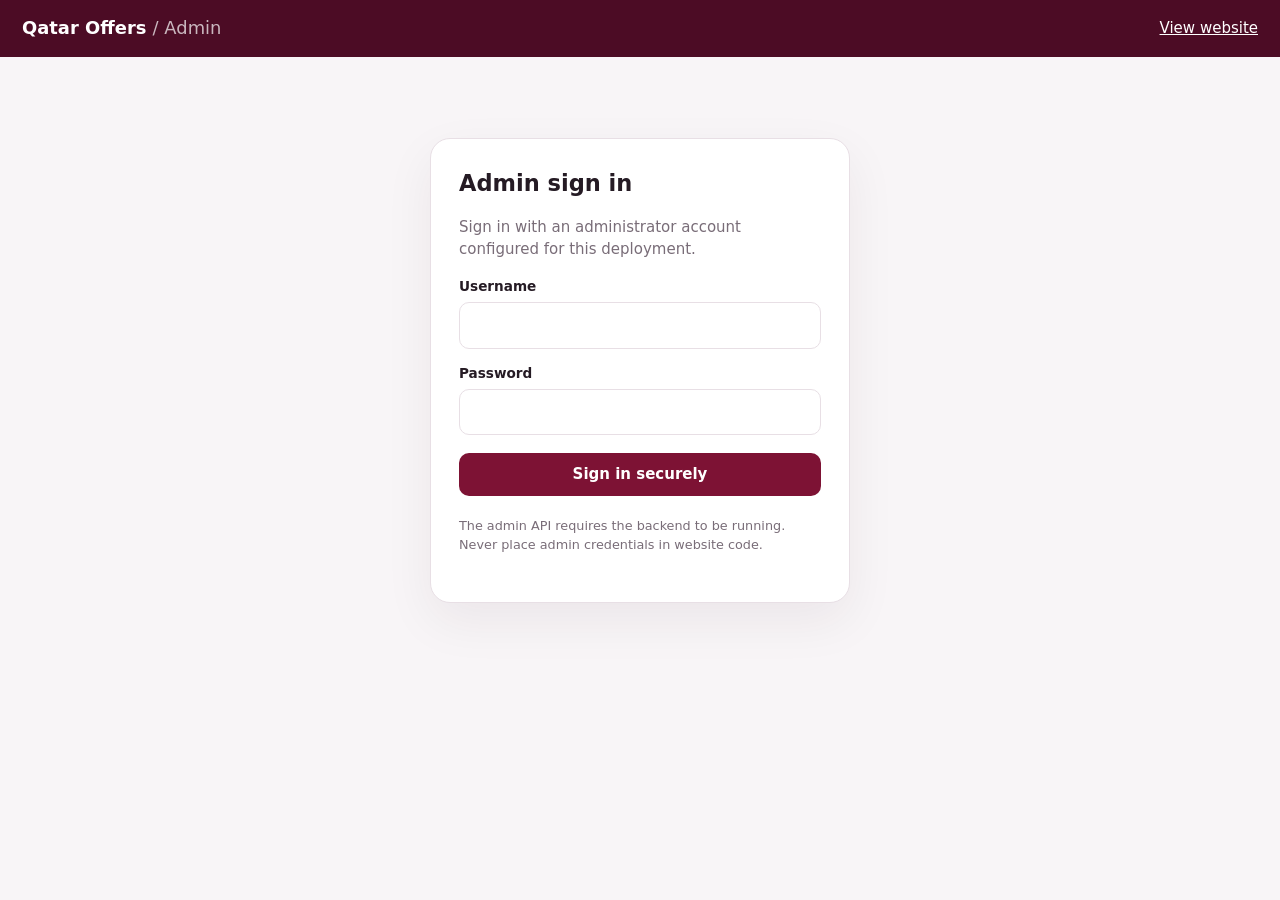
==== web/admin.html @ fd4968c2 "Add files via upload" ====
<!doctype html><html lang="en"><head><meta charset="utf-8"><meta name="viewport" content="width=device-width,initial-scale=1"><title>Qatar Offers · Admin</title><meta name="robots" content="noindex,nofollow"><style>
:root{--wine:#7d1234;--ink:#251b24;--muted:#796d78;--bg:#f8f5f7;--line:#e8dfe5;--card:#fff;--green:#176b48;--red:#a52d37}*{box-sizing:border-box}body{margin:0;background:var(--bg);color:var(--ink);font:15px/1.5 system-ui,-apple-system,"Segoe UI",sans-serif}button,input,select,textarea{font:inherit}button{cursor:pointer}button:focus-visible,input:focus-visible,select:focus-visible,textarea:focus-visible{outline:3px solid #d6b26e;outline-offset:2px}.top{background:#4c0c25;color:white;padding:15px 22px;display:flex;align-items:center;justify-content:space-between;gap:12px}.brand{font-weight:900;font-size:1.12rem}.top a{color:#fff}.wrap{width:min(1400px,calc(100% - 32px));margin:24px auto}.login{width:min(420px,100%);margin:9vh auto;background:white;border:1px solid var(--line);border-radius:20px;padding:28px;box-shadow:0 18px 50px #32132410}.login h1{margin:0}.muted{color:var(--muted)}label{display:block;font-size:.85rem;font-weight:700;margin:14px 0 6px}input,select,textarea{width:100%;border:1px solid var(--line);border-radius:10px;padding:11px;background:#fff;color:var(--ink)}button.primary,.primary{background:var(--wine);color:white;border:0;border-radius:10px;padding:10px 14px;font-weight:800}button.secondary{background:#fff;color:var(--ink);border:1px solid var(--line);border-radius:10px;padding:9px 12px;font-weight:700}button.danger{background:#fff2f2;color:var(--red);border:1px solid #f0cdd0;border-radius:9px;padding:8px 10px;font-weight:800}button.good{background:#e7f6ed;color:var(--green);border:1px solid #c9e8d4;border-radius:9px;padding:8px 10px;font-weight:800}.full{width:100%;margin-top:18px}.error{color:var(--red);font-size:.9rem;margin-top:10px}.layout{display:grid;grid-template-columns:220px minmax(0,1fr);gap:20px}.side{background:#fff;border:1px solid var(--line);border-radius:16px;padding:12px;height:max-content;position:sticky;top:18px}.side button{display:block;width:100%;text-align:left;border:0;background:transparent;border-radius:9px;padding:11px;color:#564956;font-weight:750}.side button.active,.side button:hover{background:#f8eaf0;color:var(--wine)}.content{min-width:0}.pagehead{display:flex;justify-content:space-between;align-items:center;gap:12px;margin-bottom:18px}.pagehead h1{margin:0;font-size:1.7rem;letter-spacing:-.04em}.metrics{display:grid;grid-template-columns:repeat(5,minmax(0,1fr));gap:12px;margin-bottom:20px}.metric{background:white;border:1px solid var(--line);border-radius:15px;padding:16px}.metric b{display:block;font-size:1.8rem;letter-spacing:-.05em}.metric span{color:var(--muted);font-size:.82rem}.panel{background:#fff;border:1px solid var(--line);border-radius:15px;padding:18px;margin-bottom:16px}.panel h2{margin:0 0 12px;font-size:1.1rem}.toolbar{display:flex;gap:9px;flex-wrap:wrap;align-items:center;margin-bottom:13px}.toolbar input{flex:1;min-width:180px}.toolbar select{width:auto;min-width:140px}.tablewrap{overflow:auto;border:1px solid var(--line);border-radius:12px}table{border-collapse:collapse;width:100%;min-width:780px;background:white}th,td{text-align:left;vertical-align:top;padding:12px;border-bottom:1px solid #f0e8ed;font-size:.87rem}th{background:#fbf7f9;color:#695d68;font-size:.77rem;text-transform:uppercase;letter-spacing:.04em}tr:last-child td{border-bottom:0}.titlecell{font-weight:800;max-width:330px}.subcell{color:var(--muted);font-size:.78rem;overflow-wrap:anywhere}.actions{display:flex;gap:6px;flex-wrap:wrap}.badge{display:inline-block;border-radius:99px;padding:4px 8px;font-size:.75rem;font-weight:800}.pending{background:#fff4d9;color:#825900}.verified{background:#e7f6ed;color:#176b48}.rejected,.failed{background:#fff0f0;color:#a52d37}.expired{background:#eee9ee;color:#655a65}.success{background:#e7f6ed;color:#176b48}.formgrid{display:grid;grid-template-columns:repeat(2,minmax(0,1fr));gap:12px}.formgrid label{margin-top:0}.formgrid .wide{grid-column:1/-1}.notice{padding:12px 14px;border-radius:10px;background:#f8eaf0;color:#65203b;margin:0 0 16px;font-size:.88rem}.hidden{display:none!important}.empty{padding:25px;text-align:center;color:var(--muted)}.inline{display:flex;gap:8px;align-items:center}.inline input{flex:1}.footer{color:var(--muted);font-size:.8rem;margin:20px 0}.check{width:auto}.modal{position:fixed;inset:0;background:#1c0712aa;display:grid;place-items:center;padding:18px;z-index:10}.modalbox{width:min(600px,100%);max-height:90vh;overflow:auto;background:white;border-radius:18px;padding:22px}.modalhead{display:flex;justify-content:space-between;align-items:center;gap:12px}.modalhead h2{margin:0}.toast{position:fixed;bottom:18px;left:50%;transform:translateX(-50%);padding:12px 18px;background:#24121d;color:white;border-radius:10px;display:none;z-index:30}.toast.show{display:block}@media(max-width:900px){.layout{grid-template-columns:1fr}.side{position:static;display:flex;overflow:auto;gap:4px}.side button{width:auto;white-space:nowrap}.metrics{grid-template-columns:repeat(3,1fr)}}@media(max-width:600px){.metrics{grid-template-columns:repeat(2,1fr)}.formgrid{grid-template-columns:1fr}.formgrid .wide{grid-column:auto}.pagehead{align-items:flex-start;flex-direction:column}.top{padding:13px}}
</style></head><body><header class="top"><div class="brand">Qatar Offers <span style="font-weight:500;opacity:.7">/ Admin</span></div><div class="inline"><a href="./">View website</a><button id="logout" class="secondary hidden" type="button">Sign out</button></div></header>
<section id="loginView" class="login"><h1>Admin sign in</h1><p class="muted">Sign in with an administrator account configured for this deployment.</p><form id="loginForm"><label for="username">Username</label><input id="username" autocomplete="username" required><label for="password">Password</label><input id="password" type="password" autocomplete="current-password" required><button class="primary full" type="submit">Sign in securely</button><div id="loginError" class="error" role="alert"></div></form><p class="footer">The admin API requires the backend to be running. Never place admin credentials in website code.</p></section>
<div id="appView" class="wrap hidden"><div class="notice">Only source-verified offers should be approved. Review the original source before publishing. Offer expiry dates are never guessed.</div><div class="layout"><nav class="side" aria-label="Admin sections"><button class="active" data-view="overview">Overview</button><button data-view="offers">Offer review</button><button data-view="merchants">Merchants</button><button data-view="sources">Sources & feeds</button><button data-view="malls">Malls</button><button data-view="categories">Categories</button><button data-view="users">Users & roles</button><button data-view="jobs">Jobs & retries</button><button data-view="audit">Audit log</button></nav><main class="content"><div class="pagehead"><div><h1 id="pageTitle">Overview</h1><div class="muted" id="pageSub">Live counts from the application database.</div></div><button id="runNow" class="primary" type="button">↻ Run discovery now</button></div><section id="panel-overview"></section><section id="panel-offers" class="hidden"></section><section id="panel-merchants" class="hidden"></section><section id="panel-sources" class="hidden"></section><section id="panel-malls" class="hidden"></section><section id="panel-categories" class="hidden"></section><section id="panel-users" class="hidden"></section><section id="panel-jobs" class="hidden"></section><section id="panel-audit" class="hidden"></section><div class="footer">Qatar Offers admin · Times displayed in Asia/Qatar · Changes are recorded in the audit log.</div></main></div></div><div id="modal" class="modal hidden" role="dialog" aria-modal="true"><div class="modalbox"><div class="modalhead"><h2 id="modalTitle"></h2><button id="modalClose" class="secondary" type="button">Close</button></div><div id="modalBody"></div></div></div><div id="toast" class="toast" role="status"></div>
<script>
'use strict';const $=id=>document.getElementById(id),esc=s=>String(s??'').replace(/[&<>"']/g,c=>({'&':'&amp;','<':'&lt;','>':'&gt;','"':'&quot;',"'":'&#39;'}[c])),views=['overview','offers','merchants','sources','malls','categories','users','jobs','audit'];let current='overview',overview=null,offerPage=1,offerStatus='pending',offerQuery='';const names={overview:['Overview','Live counts from the application database.'],offers:['Offer review','Verify the original source before approval.'],merchants:['Merchants','Manage merchant names, websites, logos, and visibility.'],sources:['Sources & feeds','Configure official pages and RSS feeds.'],malls:['Malls','Manage mall metadata.'],categories:['Categories','Manage offer category taxonomy.'],users:['Users & roles','Manage accounts and access.'],jobs:['Jobs & retries','Review collection runs and retry failures.'],audit:['Audit log','Trace administrative changes.']};
async function api(url,opts={}){const r=await fetch(url,{credentials:'same-origin',headers:{'Content-Type':'application/json',...(opts.headers||{})},...opts});let d={};try{d=await r.json()}catch{}if(!r.ok)throw Error(d.detail||d.error||('Request failed ('+r.status+')'));return d}function toast(s){$('toast').textContent=s;$('toast').classList.add('show');setTimeout(()=>$('toast').classList.remove('show'),2500)}function escUrl(s){try{const u=new URL(s);return ['http:','https:'].includes(u.protocol)?u.href:''}catch{return''}}
async function checkAuth(){try{const r=await api('/api/auth/me');if(r.user?.role==='admin'){showApp();return}}catch{}showLogin()}function showLogin(){$('loginView').classList.remove('hidden');$('appView').classList.add('hidden');$('logout').classList.add('hidden')}function showApp(){$('loginView').classList.add('hidden');$('appView').classList.remove('hidden');$('logout').classList.remove('hidden');loadView('overview')}
$('loginForm').addEventListener('submit',async e=>{e.preventDefault();$('loginError').textContent='';try{await api('/api/admin/login',{method:'POST',body:JSON.stringify({username:$('username').value,password:$('password').value})});showApp()}catch(err){$('loginError').textContent=err.message}});$('logout').addEventListener('click',async()=>{await api('/api/auth/logout',{method:'POST',body:'{}'}).catch(()=>{});showLogin()});document.querySelectorAll('[data-view]').forEach(b=>b.addEventListener('click',()=>loadView(b.dataset.view)));$('modalClose').addEventListener('click',()=>$('modal').classList.add('hidden'));$('modal').addEventListener('click',e=>{if(e.target===$('modal'))$('modal').classList.add('hidden')});$('runNow').addEventListener('click',async()=>{if(!confirm('Run discovery and source verification now? This may take several minutes.'))return;$('runNow').disabled=true;$('runNow').textContent='Running…';try{const r=await api('/api/admin/jobs/run',{method:'POST',body:'{}'});toast('Discovery completed. '+(r.offers_synced??0)+' records synchronized.');await loadView(current)}catch(e){toast(e.message)}finally{$('runNow').disabled=false;$('runNow').textContent='↻ Run discovery now'}});
async function loadView(view){current=view;document.querySelectorAll('[data-view]').forEach(b=>b.classList.toggle('active',b.dataset.view===view));views.forEach(v=>$('panel-'+v).classList.toggle('hidden',v!==view));$('pageTitle').textContent=names[view][0];$('pageSub').textContent=names[view][1];try{if(view==='overview')await overviewView();if(view==='offers')await offersView();if(view==='merchants')await merchantsView();if(view==='sources')await sourcesView();if(view==='malls')await mallsView();if(view==='categories')await categoriesView();if(view==='users')await usersView();if(view==='jobs')await jobsView();if(view==='audit')await auditView()}catch(e){$('panel-'+view).innerHTML=`<div class="panel error">${esc(e.message)}</div>`}}
async function overviewView(){overview=await api('/api/admin/overview');const o=overview.offers;$('panel-overview').innerHTML=`<div class="metrics"><div class="metric"><b>${o.active}</b><span>Active offers</span></div><div class="metric"><b>${o.pending}</b><span>Pending review</span></div><div class="metric"><b>${o.verified}</b><span>Verified records</span></div><div class="metric"><b>${o.expired}</b><span>Expired offers</span></div><div class="metric"><b>${o.rejected}</b><span>Rejected records</span></div><div class="metric"><b>${overview.merchants}</b><span>Merchants</span></div><div class="metric"><b>${overview.malls}</b><span>Active malls</span></div><div class="metric"><b>${overview.sources}</b><span>Enabled sources</span></div><div class="metric"><b>${overview.users}</b><span>User accounts</span></div></div><div class="panel"><h2>Latest collection job</h2>${overview.last_job?`<p><span class="badge ${overview.last_job.status==='success'?'success':overview.last_job.status==='failed'?'failed':'pending'}">${esc(overview.last_job.status)}</span> ${esc(overview.last_job.started_at||overview.last_job.created_at||'')} → ${esc(overview.last_job.finished_at||'running')}</p><p class="muted">${esc(overview.last_job.summary||overview.last_job.error||'No summary')}</p>`:'<p class="muted">No collection job has run yet.</p>'}<button class="secondary" data-goto="jobs">View job history</button> <button class="secondary" data-goto="offers">Review pending offers</button></div>`}
async function offersView(){const d=await api('/api/admin/offers?status='+encodeURIComponent(offerStatus)+'&page='+offerPage+'&limit=40&q='+encodeURIComponent(offerQuery));$('panel-offers').innerHTML=`<div class="panel"><div class="toolbar"><button class="primary" id="addOffer">+ Add offer for review</button><select id="statusFilter"><option value="pending">Pending review</option><option value="verified">Verified</option><option value="expired">Expired</option><option value="rejected">Rejected</option><option value="all">All statuses</option></select><input id="offerQuery" type="search" placeholder="Search title, merchant or source" value="${esc(offerQuery)}"><button class="secondary" id="offerSearch">Search</button></div><div class="toolbar"><select id="bulkDecision"><option value="approve">Approve selected</option><option value="reject">Reject selected</option><option value="pending">Return to pending</option></select><button class="secondary" id="bulkApply">Apply to selected</button><span class="muted">${d.total} records</span></div><div class="tablewrap"><table><thead><tr><th><input type="checkbox" class="check" id="selectAll" aria-label="Select all visible"></th><th>Offer / merchant</th><th>Dates / status</th><th>Source evidence</th><th>Actions</th></tr></thead><tbody>${d.offers.map(o=>`<tr><td><input type="checkbox" class="check rowcheck" value="${esc(o.id)}"></td><td><div class="titlecell">${esc(o.title)}</div><div>${esc(o.store_name)} · ${esc(o.mall_name||'')}</div><div class="subcell">${esc(o.discount_text||'No discount extracted')} · ${esc(o.category)}</div></td><td><span class="badge ${esc(o.verification_status)}">${esc(o.verification_status)}</span><div class="subcell">Start: ${esc(o.start_date||'Not published')}<br>End: ${esc(o.end_date||'Not published')}<br>Checked: ${esc(o.last_checked_at||'—')}</div></td><td><a href="${esc(escUrl(o.source_url))}" target="_blank" rel="noopener noreferrer">Open original ↗</a><div class="subcell">${esc((o.evidence||o.verification_reason||'').slice(0,240))}</div></td><td><div class="actions"><button class="good" data-review="approve" data-id="${esc(o.id)}">Approve</button><button class="danger" data-review="reject" data-id="${esc(o.id)}">Reject</button><button class="secondary" data-edit="${esc(o.id)}">Edit</button></div></td></tr>`).join('')||'<tr><td colspan="5" class="empty">No records in this view.</td></tr>'}</tbody></table></div><div class="toolbar" style="margin-top:12px"><button class="secondary" id="prevPage" ${offerPage<=1?'disabled':''}>← Previous</button><span>Page ${d.page} of ${Math.max(1,d.pages)}</span><button class="secondary" id="nextPage" ${offerPage>=d.pages?'disabled':''}>Next →</button></div></div>`;$('statusFilter').value=offerStatus;$('addOffer').addEventListener('click',()=>showModal('Add offer for review',`<form><div class="formgrid"><label>Merchant<input name="store_name" required></label><label>Category<select name="category"><option>fashion</option><option>food</option><option>electronics</option><option>beauty</option><option>home</option><option>grocery</option><option>other</option></select></label><label class="wide">Title<input name="title" required></label><label class="wide">Arabic title<input name="title_ar"></label><label class="wide">Description<textarea name="description"></textarea></label><label>Discount<input name="discount_text"></label><label>Promo code<input name="promo_code"></label><label>Start date<input name="start_date" type="date"></label><label>End date<input name="end_date" type="date"></label><label class="wide">Original source URL<input name="source_url" type="url" required></label><label class="wide">Terms<textarea name="terms"></textarea></label><label class="wide">Redemption instructions<textarea name="redemption_instructions"></textarea></label></div><button class="primary full">Save to pending review</button></form>`,async f=>api('/api/admin/offers',{method:'POST',body:JSON.stringify(Object.fromEntries(f))})));$('statusFilter').addEventListener('change',e=>{offerStatus=e.target.value;offerPage=1;offersView()});$('offerSearch').addEventListener('click',()=>{offerQuery=$('offerQuery').value;offerPage=1;offersView()});$('offerQuery').addEventListener('keydown',e=>{if(e.key==='Enter'){$('offerSearch').click()}});$('prevPage').addEventListener('click',()=>{offerPage--;offersView()});$('nextPage').addEventListener('click',()=>{offerPage++;offersView()});$('selectAll').addEventListener('change',e=>document.querySelectorAll('.rowcheck').forEach(x=>x.checked=e.target.checked));$('bulkApply').addEventListener('click',bulkReview)}
async function review(id,decision){const reason=decision==='approve'?'Admin reviewed the original source and approved.':decision==='reject'?'Rejected during admin review.':'';try{await api('/api/admin/offers/'+encodeURIComponent(id)+'/review',{method:'POST',body:JSON.stringify({decision,reason})});toast('Offer '+decision+'d');await offersView()}catch(e){toast(e.message)}}async function bulkReview(){const ids=[...document.querySelectorAll('.rowcheck:checked')].map(x=>x.value);if(!ids.length)return toast('Select at least one offer');const decision=$('bulkDecision').value;if(!confirm(`${decision} ${ids.length} offers?`))return;try{const r=await api('/api/admin/offers/bulk-review',{method:'POST',body:JSON.stringify({ids,decision})});toast(`${r.updated} offers updated`);await offersView()}catch(e){toast(e.message)}}
function showModal(title,html,onSubmit){$('modalTitle').textContent=title;$('modalBody').innerHTML=html;$('modal').classList.remove('hidden');const form=$('modalBody').querySelector('form');if(form)form.addEventListener('submit',async e=>{e.preventDefault();try{await onSubmit(new FormData(form));$('modal').classList.add('hidden');toast('Saved successfully');await loadView(current)}catch(err){toast(err.message)}})}
async function merchantsView(){const list=await api('/api/admin/merchants');$('panel-merchants').innerHTML=`<div class="panel"><div class="pagehead"><h2>Merchant directory</h2><button class="primary" id="addMerchant">+ Add merchant</button></div><div class="tablewrap"><table><thead><tr><th>Merchant</th><th>Website / logo</th><th>Offers</th><th>Visibility</th><th>Actions</th></tr></thead><tbody>${list.map(m=>`<tr><td><b>${esc(m.name)}</b><div class="subcell">${esc(m.name_ar||'')} · ${esc(m.id)}</div></td><td>${m.website?`<a href="${esc(m.website)}" target="_blank" rel="noopener">Website ↗</a>`:'—'}<div class="subcell">${esc(m.logo_url||'No logo configured')}</div></td><td>${m.offer_count}</td><td><span class="badge ${m.active?'success':'expired'}">${m.active?'Active':'Hidden'}</span></td><td><button class="secondary" data-merchant-edit="${esc(m.id)}" data-name="${esc(m.name)}" data-name-ar="${esc(m.name_ar||'')}" data-website="${esc(m.website||'')}" data-logo="${esc(m.logo_url||'')}" data-active="${m.active?1:0}">Edit</button></td></tr>`).join('')||'<tr><td colspan="5" class="empty">No merchants yet. Merchants are also created automatically from extracted offers.</td></tr>'}</tbody></table></div></div>`;$('addMerchant').addEventListener('click',()=>showModal('Add merchant',`<form><div class="formgrid"><label>Name<input name="name" required></label><label>Arabic name<input name="name_ar"></label><label class="wide">Website<input name="website" type="url"></label><label class="wide">Logo URL (optional)<input name="logo_url" type="url"></label></div><button class="primary full">Add merchant</button></form>`,async f=>api('/api/admin/merchants',{method:'POST',body:JSON.stringify(Object.fromEntries(f))})))}
async function sourcesView(){const list=await api('/api/admin/sources');$('panel-sources').innerHTML=`<div class="panel"><div class="pagehead"><h2>Configured sources</h2><button class="primary" id="addSource">+ Add source</button></div><p class="muted">Only add sources you are permitted to collect. RSS/search discovery candidates are not automatically approved.</p><div class="tablewrap"><table><thead><tr><th>Name / URL</th><th>Type</th><th>Status</th><th>Last checked</th><th>Actions</th></tr></thead><tbody>${list.map(s=>`<tr><td><b>${esc(s.name)}</b><div class="subcell">${esc(s.url)}</div></td><td>${esc(s.source_type)}</td><td><span class="badge ${s.enabled?'success':'expired'}">${s.enabled?'Enabled':'Disabled'}</span><div class="subcell">${esc(s.last_status||'Not checked')} ${esc(s.last_error||'')}</div></td><td>${esc(s.last_checked_at||'—')}</td><td><div class="actions"><button class="secondary" data-source-toggle="${s.id}" data-enabled="${s.enabled?0:1}">${s.enabled?'Disable':'Enable'}</button><button class="danger" data-source-delete="${s.id}">Delete</button></div></td></tr>`).join('')||'<tr><td colspan="5" class="empty">No sources configured.</td></tr>'}</tbody></table></div></div>`;$('addSource').addEventListener('click',()=>showModal('Add a source',`<form><div class="formgrid"><label>Name<input name="name" required maxlength="160"></label><label>Type<select name="source_type"><option value="text">HTML text page</option><option value="images">Promotion images / OCR</option><option value="api">Public JSON API</option><option value="rss">RSS / Atom feed</option><option value="sitemap">Sitemap</option></select></label><label class="wide">Source URL<input name="url" type="url" required placeholder="https://official.example.qa/offers"></label><label class="wide">Mall ID (optional)<input name="mall_id"></label></div><button class="primary full">Add source</button></form>`,async f=>api('/api/admin/sources',{method:'POST',body:JSON.stringify(Object.fromEntries(f))})))}
async function mallsView(){const list=await api('/api/admin/malls');$('panel-malls').innerHTML=`<div class="panel"><div class="pagehead"><h2>Mall registry</h2><button class="primary" id="addMall">+ Add mall</button></div><div class="tablewrap"><table><thead><tr><th>Mall</th><th>Area</th><th>Website</th><th>State</th></tr></thead><tbody>${list.map(m=>`<tr><td><b>${esc(m.name)}</b><div class="subcell">${esc(m.name_ar||'')} · ${esc(m.id)}</div></td><td>${esc(m.area||'—')}</td><td>${esc(m.website||'—')}</td><td>${m.active?'Active':'Disabled'} <button class="secondary" data-mall-edit="${esc(m.id)}" data-name="${esc(m.name)}" data-name-ar="${esc(m.name_ar||'')}" data-area="${esc(m.area||'')}" data-website="${esc(m.website||'')}" data-active="${m.active?1:0}">Edit</button></td></tr>`).join('')||'<tr><td colspan="4" class="empty">No malls configured.</td></tr>'}</tbody></table></div></div>`;$('addMall').addEventListener('click',()=>showModal('Add mall',`<form><div class="formgrid"><label>Mall name<input name="name" required></label><label>English ID (optional)<input name="id" placeholder="auto-generated"></label><label>Arabic name<input name="name_ar"></label><label>Area<input name="area"></label><label class="wide">Official website<input name="website" type="url"></label></div><button class="primary full">Add mall</button></form>`,async f=>api('/api/admin/malls',{method:'POST',body:JSON.stringify(Object.fromEntries(f))})))}
async function categoriesView(){const list=await api('/api/admin/categories');$('panel-categories').innerHTML=`<div class="panel"><div class="pagehead"><h2>Categories</h2><button class="primary" id="addCategory">+ Add category</button></div><div class="tablewrap"><table><thead><tr><th>Slug</th><th>Name</th><th>Arabic</th><th>Parent</th><th>Active</th></tr></thead><tbody>${list.map(c=>`<tr><td>${esc(c.slug)}</td><td>${esc(c.name)}</td><td>${esc(c.name_ar||'—')}</td><td>${esc(c.parent_slug||'—')}</td><td>${c.active?'Active':'Disabled'} <button class="secondary" data-category-edit="${c.id}" data-name="${esc(c.name)}" data-name-ar="${esc(c.name_ar||'')}" data-parent="${esc(c.parent_slug||'')}" data-active="${c.active?1:0}">Edit</button></td></tr>`).join('')}</tbody></table></div></div>`;$('addCategory').addEventListener('click',()=>showModal('Add category',`<form><div class="formgrid"><label>Category name<input name="name" required></label><label>Slug<input name="slug" required placeholder="home-decor"></label><label class="wide">Arabic name<input name="name_ar"></label><label class="wide">Parent category<select name="parent_slug"><option value="">None (top-level)</option>${list.filter(c=>c.active).map(c=>`<option value="${esc(c.slug)}">${esc(c.name)}</option>`).join('')}</select></label></div><button class="primary full">Add category</button></form>`,async f=>api('/api/admin/categories',{method:'POST',body:JSON.stringify(Object.fromEntries(f))})))}
async function usersView(){const list=await api('/api/admin/users');$('panel-users').innerHTML=`<div class="panel"><h2>Accounts and roles</h2><p class="muted">New registrations receive the user role. Promote accounts only when required.</p><div class="tablewrap"><table><thead><tr><th>Username</th><th>Role</th><th>Created / last login</th><th>Status</th><th>Actions</th></tr></thead><tbody>${list.map(u=>`<tr><td><b>${esc(u.username)}</b><div class="subcell">#${u.id}</div></td><td>${esc(u.role)}</td><td>${esc(u.created_at)}<div class="subcell">Last login: ${esc(u.last_login||'Never')}</div></td><td><span class="badge ${u.active?'success':'expired'}">${u.active?'Active':'Disabled'}</span></td><td><div class="actions"><button class="secondary" data-user-role="${u.id}" data-role="${u.role==='admin'?'user':'admin'}">Make ${u.role==='admin'?'user':'admin'}</button><button class="danger" data-user-active="${u.id}" data-active="${u.active?0:1}">${u.active?'Disable':'Enable'}</button></div></td></tr>`).join('')}</tbody></table></div></div>`}
async function jobsView(){const [list,settings]=await Promise.all([api('/api/admin/jobs?limit=100'),api('/api/admin/settings')]);$('panel-jobs').innerHTML=`<div class="panel"><h2>Discovery schedule</h2><form id="scheduleForm" class="toolbar"><label style="min-width:200px">Run collection every (hours)<input id="intervalHours" type="number" min="1" max="168" value="${esc(settings.discovery_interval_hours||6)}" required></label><button class="primary" type="submit">Save schedule</button></form><p class="muted">Changes apply after the background scheduler completes its current wait. GitHub Actions has its own schedule in .github/workflows/refresh.yml.</p></div><div class="panel"><h2>Collection job history</h2><p class="muted">Scheduled jobs run at the configured interval when the backend process is running. GitHub Actions is a separate runner when configured.</p><div class="tablewrap"><table><thead><tr><th>Job</th><th>Status</th><th>Started / finished</th><th>Summary / error</th><th>Action</th></tr></thead><tbody>${list.map(j=>`<tr><td>#${j.id} · ${esc(j.kind)}</td><td><span class="badge ${j.status==='success'?'success':j.status==='failed'?'failed':'pending'}">${esc(j.status)}</span></td><td>${esc(j.started_at||j.created_at)}<div class="subcell">${esc(j.finished_at||'Running')}</div></td><td class="subcell">${esc(j.summary||j.error||'—')}</td><td>${j.status==='failed'?`<button class="secondary" data-retry="${j.id}">Retry</button>`:'—'}</td></tr>`).join('')||'<tr><td colspan="5" class="empty">No jobs have run.</td></tr>'}</tbody></table></div></div>`;$('scheduleForm').addEventListener('submit',async e=>{e.preventDefault();try{await api('/api/admin/settings',{method:'PATCH',body:JSON.stringify({discovery_interval_hours:Number($('intervalHours').value)})});toast('Schedule saved');}catch(err){toast(err.message)}})}
async function auditView(){const list=await api('/api/admin/audit?limit=200');$('panel-audit').innerHTML=`<div class="panel"><h2>Audit history</h2><div class="tablewrap"><table><thead><tr><th>Time</th><th>Actor</th><th>Action</th><th>Entity</th><th>Details</th></tr></thead><tbody>${list.map(a=>`<tr><td>${esc(a.created_at)}</td><td>${esc(a.actor||'system')}</td><td>${esc(a.action)}</td><td>${esc(a.entity_type)} ${esc(a.entity_id||'')}</td><td class="subcell">${esc(a.details||'')}</td></tr>`).join('')||'<tr><td colspan="5" class="empty">No audit events yet.</td></tr>'}</tbody></table></div></div>`}
document.addEventListener('click',async e=>{const b=e.target.closest('button');if(!b)return;try{if(b.dataset.review)await review(b.dataset.id,b.dataset.review);if(b.dataset.edit){const o=await api('/api/admin/offers/'+encodeURIComponent(b.dataset.edit));showModal('Edit offer',`<form><div class="formgrid"><label>Merchant<input name="store_name" value="${esc(o.store_name)}" required></label><label>Category<input name="category" value="${esc(o.category)}"></label><label class="wide">Title<input name="title" value="${esc(o.title)}" required></label><label class="wide">Arabic title<input name="title_ar" value="${esc(o.title_ar||'')}"></label><label class="wide">Description<textarea name="description" rows="3">${esc(o.description||'')}</textarea></label><label>Discount text<input name="discount_text" value="${esc(o.discount_text||'')}"></label><label>Promo code<input name="promo_code" value="${esc(o.promo_code||'')}"></label><label>Start date<input name="start_date" type="date" value="${esc(o.start_date||'')}"></label><label>End date<input name="end_date" type="date" value="${esc(o.end_date||'')}"></label><label class="wide">Source URL<input name="source_url" type="url" value="${esc(o.source_url)}" required></label><label class="wide">Terms<textarea name="terms" rows="2">${esc(o.terms||'')}</textarea></label><label class="wide">Redemption instructions<textarea name="redemption_instructions" rows="2">${esc(o.redemption_instructions||'')}</textarea></label></div><button class="primary full">Save offer</button></form>`,async f=>api('/api/admin/offers/'+encodeURIComponent(o.id),{method:'PATCH',body:JSON.stringify(Object.fromEntries(f))}))}if(b.dataset.mallEdit){showModal('Edit mall',`<form><div class="formgrid"><label>Name<input name="name" value="${esc(b.dataset.name)}" required></label><label>Arabic name<input name="name_ar" value="${esc(b.dataset.nameAr)}"></label><label>Area<input name="area" value="${esc(b.dataset.area)}"></label><label>Website<input name="website" type="url" value="${esc(b.dataset.website)}"></label><label>Visibility<select name="active"><option value="true" ${b.dataset.active==='1'?'selected':''}>Active</option><option value="false" ${b.dataset.active==='0'?'selected':''}>Disabled</option></select></label></div><button class="primary full">Save mall</button></form>`,async f=>api('/api/admin/malls/'+encodeURIComponent(b.dataset.mallEdit),{method:'PATCH',body:JSON.stringify({...Object.fromEntries(f),active:f.get('active')==='true'})}))}if(b.dataset.categoryEdit){const cats=await api('/api/admin/categories');const parentOptions=`<option value="">None (top-level)</option>${cats.filter(c=>c.active&&!c.parent_slug&&String(c.id)!==b.dataset.categoryEdit).map(c=>`<option value="${esc(c.slug)}" ${c.slug===b.dataset.parent?'selected':''}>${esc(c.name)}</option>`).join('')}`;showModal('Edit category',`<form><div class="formgrid"><label>Name<input name="name" value="${esc(b.dataset.name)}" required></label><label>Arabic name<input name="name_ar" value="${esc(b.dataset.nameAr)}"></label><label class="wide">Parent category<select name="parent_slug">${parentOptions}</select></label><label>Visibility<select name="active"><option value="true" ${b.dataset.active==='1'?'selected':''}>Active</option><option value="false" ${b.dataset.active==='0'?'selected':''}>Disabled</option></select></label></div><button class="primary full">Save category</button></form>`,async f=>api('/api/admin/categories/'+b.dataset.categoryEdit,{method:'PATCH',body:JSON.stringify({...Object.fromEntries(f),active:f.get('active')==='true'})}))}if(b.dataset.merchantEdit){showModal('Edit merchant',`<form><div class="formgrid"><label>Name<input name="name" value="${esc(b.dataset.name)}" required></label><label>Arabic name<input name="name_ar" value="${esc(b.dataset.nameAr)}"></label><label class="wide">Website<input name="website" type="url" value="${esc(b.dataset.website)}"></label><label class="wide">Logo URL<input name="logo_url" type="url" value="${esc(b.dataset.logo)}"></label><label>Visibility<select name="active"><option value="true" ${b.dataset.active==='1'?'selected':''}>Active</option><option value="false" ${b.dataset.active==='0'?'selected':''}>Hidden</option></select></label></div><button class="primary full">Save merchant</button></form>`,async f=>api('/api/admin/merchants/'+encodeURIComponent(b.dataset.merchantEdit),{method:'PATCH',body:JSON.stringify({...Object.fromEntries(f),active:f.get('active')==='true'})}))}if(b.dataset.sourceToggle){await api('/api/admin/sources/'+b.dataset.sourceToggle,{method:'PATCH',body:JSON.stringify({enabled:b.dataset.enabled==='1'})});await sourcesView()}if(b.dataset.sourceDelete){if(confirm('Delete this source configuration?')){await api('/api/admin/sources/'+b.dataset.sourceDelete,{method:'DELETE'});await sourcesView()}}if(b.dataset.userRole){await api('/api/admin/users/'+b.dataset.userRole,{method:'PATCH',body:JSON.stringify({role:b.dataset.role})});await usersView()}if(b.dataset.userActive){await api('/api/admin/users/'+b.dataset.userActive,{method:'PATCH',body:JSON.stringify({active:b.dataset.active==='1'})});await usersView()}if(b.dataset.retry){if(confirm('Retry this collection job?')){await api('/api/admin/jobs/'+b.dataset.retry+'/retry',{method:'POST',body:'{}'});await jobsView()}}if(b.dataset.goto)loadView(b.dataset.goto)}catch(err){toast(err.message)}});
checkAuth();
</script></body></html>
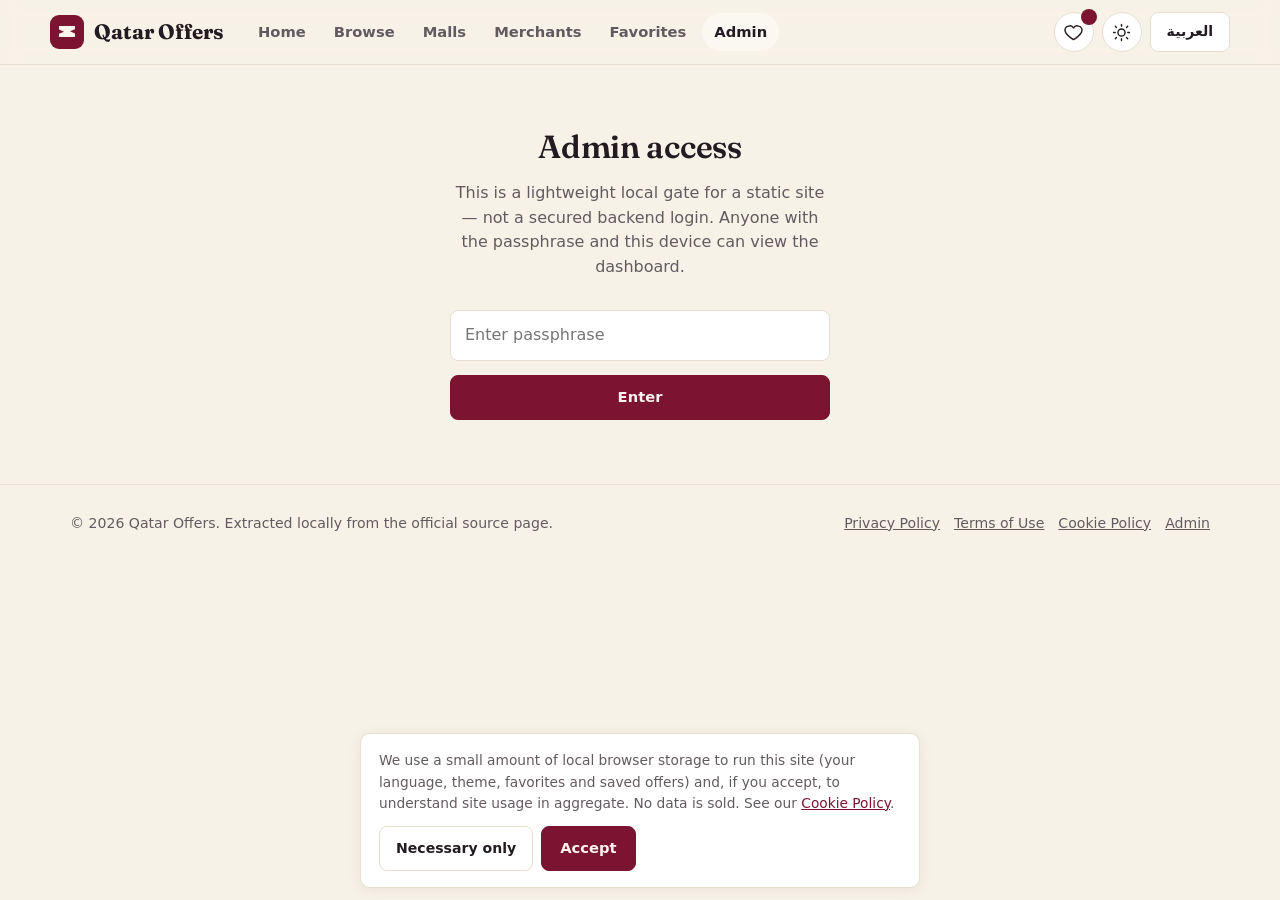
==== commit f96fe1fd: "Add files via upload" ====
--- a/web/admin.html
+++ b/web/admin.html
@@ -1,25 +1,269 @@
-<!doctype html><html lang="en"><head><meta charset="utf-8"><meta name="viewport" content="width=device-width,initial-scale=1"><title>Qatar Offers · Admin</title><meta name="robots" content="noindex,nofollow"><style>
-:root{--wine:#7d1234;--ink:#251b24;--muted:#796d78;--bg:#f8f5f7;--line:#e8dfe5;--card:#fff;--green:#176b48;--red:#a52d37}*{box-sizing:border-box}body{margin:0;background:var(--bg);color:var(--ink);font:15px/1.5 system-ui,-apple-system,"Segoe UI",sans-serif}button,input,select,textarea{font:inherit}button{cursor:pointer}button:focus-visible,input:focus-visible,select:focus-visible,textarea:focus-visible{outline:3px solid #d6b26e;outline-offset:2px}.top{background:#4c0c25;color:white;padding:15px 22px;display:flex;align-items:center;justify-content:space-between;gap:12px}.brand{font-weight:900;font-size:1.12rem}.top a{color:#fff}.wrap{width:min(1400px,calc(100% - 32px));margin:24px auto}.login{width:min(420px,100%);margin:9vh auto;background:white;border:1px solid var(--line);border-radius:20px;padding:28px;box-shadow:0 18px 50px #32132410}.login h1{margin:0}.muted{color:var(--muted)}label{display:block;font-size:.85rem;font-weight:700;margin:14px 0 6px}input,select,textarea{width:100%;border:1px solid var(--line);border-radius:10px;padding:11px;background:#fff;color:var(--ink)}button.primary,.primary{background:var(--wine);color:white;border:0;border-radius:10px;padding:10px 14px;font-weight:800}button.secondary{background:#fff;color:var(--ink);border:1px solid var(--line);border-radius:10px;padding:9px 12px;font-weight:700}button.danger{background:#fff2f2;color:var(--red);border:1px solid #f0cdd0;border-radius:9px;padding:8px 10px;font-weight:800}button.good{background:#e7f6ed;color:var(--green);border:1px solid #c9e8d4;border-radius:9px;padding:8px 10px;font-weight:800}.full{width:100%;margin-top:18px}.error{color:var(--red);font-size:.9rem;margin-top:10px}.layout{display:grid;grid-template-columns:220px minmax(0,1fr);gap:20px}.side{background:#fff;border:1px solid var(--line);border-radius:16px;padding:12px;height:max-content;position:sticky;top:18px}.side button{display:block;width:100%;text-align:left;border:0;background:transparent;border-radius:9px;padding:11px;color:#564956;font-weight:750}.side button.active,.side button:hover{background:#f8eaf0;color:var(--wine)}.content{min-width:0}.pagehead{display:flex;justify-content:space-between;align-items:center;gap:12px;margin-bottom:18px}.pagehead h1{margin:0;font-size:1.7rem;letter-spacing:-.04em}.metrics{display:grid;grid-template-columns:repeat(5,minmax(0,1fr));gap:12px;margin-bottom:20px}.metric{background:white;border:1px solid var(--line);border-radius:15px;padding:16px}.metric b{display:block;font-size:1.8rem;letter-spacing:-.05em}.metric span{color:var(--muted);font-size:.82rem}.panel{background:#fff;border:1px solid var(--line);border-radius:15px;padding:18px;margin-bottom:16px}.panel h2{margin:0 0 12px;font-size:1.1rem}.toolbar{display:flex;gap:9px;flex-wrap:wrap;align-items:center;margin-bottom:13px}.toolbar input{flex:1;min-width:180px}.toolbar select{width:auto;min-width:140px}.tablewrap{overflow:auto;border:1px solid var(--line);border-radius:12px}table{border-collapse:collapse;width:100%;min-width:780px;background:white}th,td{text-align:left;vertical-align:top;padding:12px;border-bottom:1px solid #f0e8ed;font-size:.87rem}th{background:#fbf7f9;color:#695d68;font-size:.77rem;text-transform:uppercase;letter-spacing:.04em}tr:last-child td{border-bottom:0}.titlecell{font-weight:800;max-width:330px}.subcell{color:var(--muted);font-size:.78rem;overflow-wrap:anywhere}.actions{display:flex;gap:6px;flex-wrap:wrap}.badge{display:inline-block;border-radius:99px;padding:4px 8px;font-size:.75rem;font-weight:800}.pending{background:#fff4d9;color:#825900}.verified{background:#e7f6ed;color:#176b48}.rejected,.failed{background:#fff0f0;color:#a52d37}.expired{background:#eee9ee;color:#655a65}.success{background:#e7f6ed;color:#176b48}.formgrid{display:grid;grid-template-columns:repeat(2,minmax(0,1fr));gap:12px}.formgrid label{margin-top:0}.formgrid .wide{grid-column:1/-1}.notice{padding:12px 14px;border-radius:10px;background:#f8eaf0;color:#65203b;margin:0 0 16px;font-size:.88rem}.hidden{display:none!important}.empty{padding:25px;text-align:center;color:var(--muted)}.inline{display:flex;gap:8px;align-items:center}.inline input{flex:1}.footer{color:var(--muted);font-size:.8rem;margin:20px 0}.check{width:auto}.modal{position:fixed;inset:0;background:#1c0712aa;display:grid;place-items:center;padding:18px;z-index:10}.modalbox{width:min(600px,100%);max-height:90vh;overflow:auto;background:white;border-radius:18px;padding:22px}.modalhead{display:flex;justify-content:space-between;align-items:center;gap:12px}.modalhead h2{margin:0}.toast{position:fixed;bottom:18px;left:50%;transform:translateX(-50%);padding:12px 18px;background:#24121d;color:white;border-radius:10px;display:none;z-index:30}.toast.show{display:block}@media(max-width:900px){.layout{grid-template-columns:1fr}.side{position:static;display:flex;overflow:auto;gap:4px}.side button{width:auto;white-space:nowrap}.metrics{grid-template-columns:repeat(3,1fr)}}@media(max-width:600px){.metrics{grid-template-columns:repeat(2,1fr)}.formgrid{grid-template-columns:1fr}.formgrid .wide{grid-column:auto}.pagehead{align-items:flex-start;flex-direction:column}.top{padding:13px}}
-</style></head><body><header class="top"><div class="brand">Qatar Offers <span style="font-weight:500;opacity:.7">/ Admin</span></div><div class="inline"><a href="./">View website</a><button id="logout" class="secondary hidden" type="button">Sign out</button></div></header>
-<section id="loginView" class="login"><h1>Admin sign in</h1><p class="muted">Sign in with an administrator account configured for this deployment.</p><form id="loginForm"><label for="username">Username</label><input id="username" autocomplete="username" required><label for="password">Password</label><input id="password" type="password" autocomplete="current-password" required><button class="primary full" type="submit">Sign in securely</button><div id="loginError" class="error" role="alert"></div></form><p class="footer">The admin API requires the backend to be running. Never place admin credentials in website code.</p></section>
-<div id="appView" class="wrap hidden"><div class="notice">Only source-verified offers should be approved. Review the original source before publishing. Offer expiry dates are never guessed.</div><div class="layout"><nav class="side" aria-label="Admin sections"><button class="active" data-view="overview">Overview</button><button data-view="offers">Offer review</button><button data-view="merchants">Merchants</button><button data-view="sources">Sources & feeds</button><button data-view="malls">Malls</button><button data-view="categories">Categories</button><button data-view="users">Users & roles</button><button data-view="jobs">Jobs & retries</button><button data-view="audit">Audit log</button></nav><main class="content"><div class="pagehead"><div><h1 id="pageTitle">Overview</h1><div class="muted" id="pageSub">Live counts from the application database.</div></div><button id="runNow" class="primary" type="button">↻ Run discovery now</button></div><section id="panel-overview"></section><section id="panel-offers" class="hidden"></section><section id="panel-merchants" class="hidden"></section><section id="panel-sources" class="hidden"></section><section id="panel-malls" class="hidden"></section><section id="panel-categories" class="hidden"></section><section id="panel-users" class="hidden"></section><section id="panel-jobs" class="hidden"></section><section id="panel-audit" class="hidden"></section><div class="footer">Qatar Offers admin · Times displayed in Asia/Qatar · Changes are recorded in the audit log.</div></main></div></div><div id="modal" class="modal hidden" role="dialog" aria-modal="true"><div class="modalbox"><div class="modalhead"><h2 id="modalTitle"></h2><button id="modalClose" class="secondary" type="button">Close</button></div><div id="modalBody"></div></div></div><div id="toast" class="toast" role="status"></div>
+<!DOCTYPE html>
+<html lang="en">
+<head>
+<meta charset="utf-8">
+<meta name="viewport" content="width=device-width, initial-scale=1">
+<title>Admin dashboard — Qatar Offers</title>
+<meta name="robots" content="noindex, nofollow">
+<meta name="theme-color" content="#7A1430">
+<link rel="manifest" href="manifest.webmanifest">
+<link rel="icon" href="icon-192.png">
+<link rel="stylesheet" href="assets/app.css">
+</head>
+<body>
+<div id="header-slot"></div>
+<main id="main">
+  <div class="wrap" id="gateWrap"></div>
+  <div class="wrap" id="dashWrap" hidden></div>
+</main>
+<div id="footer-slot"></div>
+<script src="assets/app.js"></script>
 <script>
-'use strict';const $=id=>document.getElementById(id),esc=s=>String(s??'').replace(/[&<>"']/g,c=>({'&':'&amp;','<':'&lt;','>':'&gt;','"':'&quot;',"'":'&#39;'}[c])),views=['overview','offers','merchants','sources','malls','categories','users','jobs','audit'];let current='overview',overview=null,offerPage=1,offerStatus='pending',offerQuery='';const names={overview:['Overview','Live counts from the application database.'],offers:['Offer review','Verify the original source before approval.'],merchants:['Merchants','Manage merchant names, websites, logos, and visibility.'],sources:['Sources & feeds','Configure official pages and RSS feeds.'],malls:['Malls','Manage mall metadata.'],categories:['Categories','Manage offer category taxonomy.'],users:['Users & roles','Manage accounts and access.'],jobs:['Jobs & retries','Review collection runs and retry failures.'],audit:['Audit log','Trace administrative changes.']};
-async function api(url,opts={}){const r=await fetch(url,{credentials:'same-origin',headers:{'Content-Type':'application/json',...(opts.headers||{})},...opts});let d={};try{d=await r.json()}catch{}if(!r.ok)throw Error(d.detail||d.error||('Request failed ('+r.status+')'));return d}function toast(s){$('toast').textContent=s;$('toast').classList.add('show');setTimeout(()=>$('toast').classList.remove('show'),2500)}function escUrl(s){try{const u=new URL(s);return ['http:','https:'].includes(u.protocol)?u.href:''}catch{return''}}
-async function checkAuth(){try{const r=await api('/api/auth/me');if(r.user?.role==='admin'){showApp();return}}catch{}showLogin()}function showLogin(){$('loginView').classList.remove('hidden');$('appView').classList.add('hidden');$('logout').classList.add('hidden')}function showApp(){$('loginView').classList.add('hidden');$('appView').classList.remove('hidden');$('logout').classList.remove('hidden');loadView('overview')}
-$('loginForm').addEventListener('submit',async e=>{e.preventDefault();$('loginError').textContent='';try{await api('/api/admin/login',{method:'POST',body:JSON.stringify({username:$('username').value,password:$('password').value})});showApp()}catch(err){$('loginError').textContent=err.message}});$('logout').addEventListener('click',async()=>{await api('/api/auth/logout',{method:'POST',body:'{}'}).catch(()=>{});showLogin()});document.querySelectorAll('[data-view]').forEach(b=>b.addEventListener('click',()=>loadView(b.dataset.view)));$('modalClose').addEventListener('click',()=>$('modal').classList.add('hidden'));$('modal').addEventListener('click',e=>{if(e.target===$('modal'))$('modal').classList.add('hidden')});$('runNow').addEventListener('click',async()=>{if(!confirm('Run discovery and source verification now? This may take several minutes.'))return;$('runNow').disabled=true;$('runNow').textContent='Running…';try{const r=await api('/api/admin/jobs/run',{method:'POST',body:'{}'});toast('Discovery completed. '+(r.offers_synced??0)+' records synchronized.');await loadView(current)}catch(e){toast(e.message)}finally{$('runNow').disabled=false;$('runNow').textContent='↻ Run discovery now'}});
-async function loadView(view){current=view;document.querySelectorAll('[data-view]').forEach(b=>b.classList.toggle('active',b.dataset.view===view));views.forEach(v=>$('panel-'+v).classList.toggle('hidden',v!==view));$('pageTitle').textContent=names[view][0];$('pageSub').textContent=names[view][1];try{if(view==='overview')await overviewView();if(view==='offers')await offersView();if(view==='merchants')await merchantsView();if(view==='sources')await sourcesView();if(view==='malls')await mallsView();if(view==='categories')await categoriesView();if(view==='users')await usersView();if(view==='jobs')await jobsView();if(view==='audit')await auditView()}catch(e){$('panel-'+view).innerHTML=`<div class="panel error">${esc(e.message)}</div>`}}
-async function overviewView(){overview=await api('/api/admin/overview');const o=overview.offers;$('panel-overview').innerHTML=`<div class="metrics"><div class="metric"><b>${o.active}</b><span>Active offers</span></div><div class="metric"><b>${o.pending}</b><span>Pending review</span></div><div class="metric"><b>${o.verified}</b><span>Verified records</span></div><div class="metric"><b>${o.expired}</b><span>Expired offers</span></div><div class="metric"><b>${o.rejected}</b><span>Rejected records</span></div><div class="metric"><b>${overview.merchants}</b><span>Merchants</span></div><div class="metric"><b>${overview.malls}</b><span>Active malls</span></div><div class="metric"><b>${overview.sources}</b><span>Enabled sources</span></div><div class="metric"><b>${overview.users}</b><span>User accounts</span></div></div><div class="panel"><h2>Latest collection job</h2>${overview.last_job?`<p><span class="badge ${overview.last_job.status==='success'?'success':overview.last_job.status==='failed'?'failed':'pending'}">${esc(overview.last_job.status)}</span> ${esc(overview.last_job.started_at||overview.last_job.created_at||'')} → ${esc(overview.last_job.finished_at||'running')}</p><p class="muted">${esc(overview.last_job.summary||overview.last_job.error||'No summary')}</p>`:'<p class="muted">No collection job has run yet.</p>'}<button class="secondary" data-goto="jobs">View job history</button> <button class="secondary" data-goto="offers">Review pending offers</button></div>`}
-async function offersView(){const d=await api('/api/admin/offers?status='+encodeURIComponent(offerStatus)+'&page='+offerPage+'&limit=40&q='+encodeURIComponent(offerQuery));$('panel-offers').innerHTML=`<div class="panel"><div class="toolbar"><button class="primary" id="addOffer">+ Add offer for review</button><select id="statusFilter"><option value="pending">Pending review</option><option value="verified">Verified</option><option value="expired">Expired</option><option value="rejected">Rejected</option><option value="all">All statuses</option></select><input id="offerQuery" type="search" placeholder="Search title, merchant or source" value="${esc(offerQuery)}"><button class="secondary" id="offerSearch">Search</button></div><div class="toolbar"><select id="bulkDecision"><option value="approve">Approve selected</option><option value="reject">Reject selected</option><option value="pending">Return to pending</option></select><button class="secondary" id="bulkApply">Apply to selected</button><span class="muted">${d.total} records</span></div><div class="tablewrap"><table><thead><tr><th><input type="checkbox" class="check" id="selectAll" aria-label="Select all visible"></th><th>Offer / merchant</th><th>Dates / status</th><th>Source evidence</th><th>Actions</th></tr></thead><tbody>${d.offers.map(o=>`<tr><td><input type="checkbox" class="check rowcheck" value="${esc(o.id)}"></td><td><div class="titlecell">${esc(o.title)}</div><div>${esc(o.store_name)} · ${esc(o.mall_name||'')}</div><div class="subcell">${esc(o.discount_text||'No discount extracted')} · ${esc(o.category)}</div></td><td><span class="badge ${esc(o.verification_status)}">${esc(o.verification_status)}</span><div class="subcell">Start: ${esc(o.start_date||'Not published')}<br>End: ${esc(o.end_date||'Not published')}<br>Checked: ${esc(o.last_checked_at||'—')}</div></td><td><a href="${esc(escUrl(o.source_url))}" target="_blank" rel="noopener noreferrer">Open original ↗</a><div class="subcell">${esc((o.evidence||o.verification_reason||'').slice(0,240))}</div></td><td><div class="actions"><button class="good" data-review="approve" data-id="${esc(o.id)}">Approve</button><button class="danger" data-review="reject" data-id="${esc(o.id)}">Reject</button><button class="secondary" data-edit="${esc(o.id)}">Edit</button></div></td></tr>`).join('')||'<tr><td colspan="5" class="empty">No records in this view.</td></tr>'}</tbody></table></div><div class="toolbar" style="margin-top:12px"><button class="secondary" id="prevPage" ${offerPage<=1?'disabled':''}>← Previous</button><span>Page ${d.page} of ${Math.max(1,d.pages)}</span><button class="secondary" id="nextPage" ${offerPage>=d.pages?'disabled':''}>Next →</button></div></div>`;$('statusFilter').value=offerStatus;$('addOffer').addEventListener('click',()=>showModal('Add offer for review',`<form><div class="formgrid"><label>Merchant<input name="store_name" required></label><label>Category<select name="category"><option>fashion</option><option>food</option><option>electronics</option><option>beauty</option><option>home</option><option>grocery</option><option>other</option></select></label><label class="wide">Title<input name="title" required></label><label class="wide">Arabic title<input name="title_ar"></label><label class="wide">Description<textarea name="description"></textarea></label><label>Discount<input name="discount_text"></label><label>Promo code<input name="promo_code"></label><label>Start date<input name="start_date" type="date"></label><label>End date<input name="end_date" type="date"></label><label class="wide">Original source URL<input name="source_url" type="url" required></label><label class="wide">Terms<textarea name="terms"></textarea></label><label class="wide">Redemption instructions<textarea name="redemption_instructions"></textarea></label></div><button class="primary full">Save to pending review</button></form>`,async f=>api('/api/admin/offers',{method:'POST',body:JSON.stringify(Object.fromEntries(f))})));$('statusFilter').addEventListener('change',e=>{offerStatus=e.target.value;offerPage=1;offersView()});$('offerSearch').addEventListener('click',()=>{offerQuery=$('offerQuery').value;offerPage=1;offersView()});$('offerQuery').addEventListener('keydown',e=>{if(e.key==='Enter'){$('offerSearch').click()}});$('prevPage').addEventListener('click',()=>{offerPage--;offersView()});$('nextPage').addEventListener('click',()=>{offerPage++;offersView()});$('selectAll').addEventListener('change',e=>document.querySelectorAll('.rowcheck').forEach(x=>x.checked=e.target.checked));$('bulkApply').addEventListener('click',bulkReview)}
-async function review(id,decision){const reason=decision==='approve'?'Admin reviewed the original source and approved.':decision==='reject'?'Rejected during admin review.':'';try{await api('/api/admin/offers/'+encodeURIComponent(id)+'/review',{method:'POST',body:JSON.stringify({decision,reason})});toast('Offer '+decision+'d');await offersView()}catch(e){toast(e.message)}}async function bulkReview(){const ids=[...document.querySelectorAll('.rowcheck:checked')].map(x=>x.value);if(!ids.length)return toast('Select at least one offer');const decision=$('bulkDecision').value;if(!confirm(`${decision} ${ids.length} offers?`))return;try{const r=await api('/api/admin/offers/bulk-review',{method:'POST',body:JSON.stringify({ids,decision})});toast(`${r.updated} offers updated`);await offersView()}catch(e){toast(e.message)}}
-function showModal(title,html,onSubmit){$('modalTitle').textContent=title;$('modalBody').innerHTML=html;$('modal').classList.remove('hidden');const form=$('modalBody').querySelector('form');if(form)form.addEventListener('submit',async e=>{e.preventDefault();try{await onSubmit(new FormData(form));$('modal').classList.add('hidden');toast('Saved successfully');await loadView(current)}catch(err){toast(err.message)}})}
-async function merchantsView(){const list=await api('/api/admin/merchants');$('panel-merchants').innerHTML=`<div class="panel"><div class="pagehead"><h2>Merchant directory</h2><button class="primary" id="addMerchant">+ Add merchant</button></div><div class="tablewrap"><table><thead><tr><th>Merchant</th><th>Website / logo</th><th>Offers</th><th>Visibility</th><th>Actions</th></tr></thead><tbody>${list.map(m=>`<tr><td><b>${esc(m.name)}</b><div class="subcell">${esc(m.name_ar||'')} · ${esc(m.id)}</div></td><td>${m.website?`<a href="${esc(m.website)}" target="_blank" rel="noopener">Website ↗</a>`:'—'}<div class="subcell">${esc(m.logo_url||'No logo configured')}</div></td><td>${m.offer_count}</td><td><span class="badge ${m.active?'success':'expired'}">${m.active?'Active':'Hidden'}</span></td><td><button class="secondary" data-merchant-edit="${esc(m.id)}" data-name="${esc(m.name)}" data-name-ar="${esc(m.name_ar||'')}" data-website="${esc(m.website||'')}" data-logo="${esc(m.logo_url||'')}" data-active="${m.active?1:0}">Edit</button></td></tr>`).join('')||'<tr><td colspan="5" class="empty">No merchants yet. Merchants are also created automatically from extracted offers.</td></tr>'}</tbody></table></div></div>`;$('addMerchant').addEventListener('click',()=>showModal('Add merchant',`<form><div class="formgrid"><label>Name<input name="name" required></label><label>Arabic name<input name="name_ar"></label><label class="wide">Website<input name="website" type="url"></label><label class="wide">Logo URL (optional)<input name="logo_url" type="url"></label></div><button class="primary full">Add merchant</button></form>`,async f=>api('/api/admin/merchants',{method:'POST',body:JSON.stringify(Object.fromEntries(f))})))}
-async function sourcesView(){const list=await api('/api/admin/sources');$('panel-sources').innerHTML=`<div class="panel"><div class="pagehead"><h2>Configured sources</h2><button class="primary" id="addSource">+ Add source</button></div><p class="muted">Only add sources you are permitted to collect. RSS/search discovery candidates are not automatically approved.</p><div class="tablewrap"><table><thead><tr><th>Name / URL</th><th>Type</th><th>Status</th><th>Last checked</th><th>Actions</th></tr></thead><tbody>${list.map(s=>`<tr><td><b>${esc(s.name)}</b><div class="subcell">${esc(s.url)}</div></td><td>${esc(s.source_type)}</td><td><span class="badge ${s.enabled?'success':'expired'}">${s.enabled?'Enabled':'Disabled'}</span><div class="subcell">${esc(s.last_status||'Not checked')} ${esc(s.last_error||'')}</div></td><td>${esc(s.last_checked_at||'—')}</td><td><div class="actions"><button class="secondary" data-source-toggle="${s.id}" data-enabled="${s.enabled?0:1}">${s.enabled?'Disable':'Enable'}</button><button class="danger" data-source-delete="${s.id}">Delete</button></div></td></tr>`).join('')||'<tr><td colspan="5" class="empty">No sources configured.</td></tr>'}</tbody></table></div></div>`;$('addSource').addEventListener('click',()=>showModal('Add a source',`<form><div class="formgrid"><label>Name<input name="name" required maxlength="160"></label><label>Type<select name="source_type"><option value="text">HTML text page</option><option value="images">Promotion images / OCR</option><option value="api">Public JSON API</option><option value="rss">RSS / Atom feed</option><option value="sitemap">Sitemap</option></select></label><label class="wide">Source URL<input name="url" type="url" required placeholder="https://official.example.qa/offers"></label><label class="wide">Mall ID (optional)<input name="mall_id"></label></div><button class="primary full">Add source</button></form>`,async f=>api('/api/admin/sources',{method:'POST',body:JSON.stringify(Object.fromEntries(f))})))}
-async function mallsView(){const list=await api('/api/admin/malls');$('panel-malls').innerHTML=`<div class="panel"><div class="pagehead"><h2>Mall registry</h2><button class="primary" id="addMall">+ Add mall</button></div><div class="tablewrap"><table><thead><tr><th>Mall</th><th>Area</th><th>Website</th><th>State</th></tr></thead><tbody>${list.map(m=>`<tr><td><b>${esc(m.name)}</b><div class="subcell">${esc(m.name_ar||'')} · ${esc(m.id)}</div></td><td>${esc(m.area||'—')}</td><td>${esc(m.website||'—')}</td><td>${m.active?'Active':'Disabled'} <button class="secondary" data-mall-edit="${esc(m.id)}" data-name="${esc(m.name)}" data-name-ar="${esc(m.name_ar||'')}" data-area="${esc(m.area||'')}" data-website="${esc(m.website||'')}" data-active="${m.active?1:0}">Edit</button></td></tr>`).join('')||'<tr><td colspan="4" class="empty">No malls configured.</td></tr>'}</tbody></table></div></div>`;$('addMall').addEventListener('click',()=>showModal('Add mall',`<form><div class="formgrid"><label>Mall name<input name="name" required></label><label>English ID (optional)<input name="id" placeholder="auto-generated"></label><label>Arabic name<input name="name_ar"></label><label>Area<input name="area"></label><label class="wide">Official website<input name="website" type="url"></label></div><button class="primary full">Add mall</button></form>`,async f=>api('/api/admin/malls',{method:'POST',body:JSON.stringify(Object.fromEntries(f))})))}
-async function categoriesView(){const list=await api('/api/admin/categories');$('panel-categories').innerHTML=`<div class="panel"><div class="pagehead"><h2>Categories</h2><button class="primary" id="addCategory">+ Add category</button></div><div class="tablewrap"><table><thead><tr><th>Slug</th><th>Name</th><th>Arabic</th><th>Parent</th><th>Active</th></tr></thead><tbody>${list.map(c=>`<tr><td>${esc(c.slug)}</td><td>${esc(c.name)}</td><td>${esc(c.name_ar||'—')}</td><td>${esc(c.parent_slug||'—')}</td><td>${c.active?'Active':'Disabled'} <button class="secondary" data-category-edit="${c.id}" data-name="${esc(c.name)}" data-name-ar="${esc(c.name_ar||'')}" data-parent="${esc(c.parent_slug||'')}" data-active="${c.active?1:0}">Edit</button></td></tr>`).join('')}</tbody></table></div></div>`;$('addCategory').addEventListener('click',()=>showModal('Add category',`<form><div class="formgrid"><label>Category name<input name="name" required></label><label>Slug<input name="slug" required placeholder="home-decor"></label><label class="wide">Arabic name<input name="name_ar"></label><label class="wide">Parent category<select name="parent_slug"><option value="">None (top-level)</option>${list.filter(c=>c.active).map(c=>`<option value="${esc(c.slug)}">${esc(c.name)}</option>`).join('')}</select></label></div><button class="primary full">Add category</button></form>`,async f=>api('/api/admin/categories',{method:'POST',body:JSON.stringify(Object.fromEntries(f))})))}
-async function usersView(){const list=await api('/api/admin/users');$('panel-users').innerHTML=`<div class="panel"><h2>Accounts and roles</h2><p class="muted">New registrations receive the user role. Promote accounts only when required.</p><div class="tablewrap"><table><thead><tr><th>Username</th><th>Role</th><th>Created / last login</th><th>Status</th><th>Actions</th></tr></thead><tbody>${list.map(u=>`<tr><td><b>${esc(u.username)}</b><div class="subcell">#${u.id}</div></td><td>${esc(u.role)}</td><td>${esc(u.created_at)}<div class="subcell">Last login: ${esc(u.last_login||'Never')}</div></td><td><span class="badge ${u.active?'success':'expired'}">${u.active?'Active':'Disabled'}</span></td><td><div class="actions"><button class="secondary" data-user-role="${u.id}" data-role="${u.role==='admin'?'user':'admin'}">Make ${u.role==='admin'?'user':'admin'}</button><button class="danger" data-user-active="${u.id}" data-active="${u.active?0:1}">${u.active?'Disable':'Enable'}</button></div></td></tr>`).join('')}</tbody></table></div></div>`}
-async function jobsView(){const [list,settings]=await Promise.all([api('/api/admin/jobs?limit=100'),api('/api/admin/settings')]);$('panel-jobs').innerHTML=`<div class="panel"><h2>Discovery schedule</h2><form id="scheduleForm" class="toolbar"><label style="min-width:200px">Run collection every (hours)<input id="intervalHours" type="number" min="1" max="168" value="${esc(settings.discovery_interval_hours||6)}" required></label><button class="primary" type="submit">Save schedule</button></form><p class="muted">Changes apply after the background scheduler completes its current wait. GitHub Actions has its own schedule in .github/workflows/refresh.yml.</p></div><div class="panel"><h2>Collection job history</h2><p class="muted">Scheduled jobs run at the configured interval when the backend process is running. GitHub Actions is a separate runner when configured.</p><div class="tablewrap"><table><thead><tr><th>Job</th><th>Status</th><th>Started / finished</th><th>Summary / error</th><th>Action</th></tr></thead><tbody>${list.map(j=>`<tr><td>#${j.id} · ${esc(j.kind)}</td><td><span class="badge ${j.status==='success'?'success':j.status==='failed'?'failed':'pending'}">${esc(j.status)}</span></td><td>${esc(j.started_at||j.created_at)}<div class="subcell">${esc(j.finished_at||'Running')}</div></td><td class="subcell">${esc(j.summary||j.error||'—')}</td><td>${j.status==='failed'?`<button class="secondary" data-retry="${j.id}">Retry</button>`:'—'}</td></tr>`).join('')||'<tr><td colspan="5" class="empty">No jobs have run.</td></tr>'}</tbody></table></div></div>`;$('scheduleForm').addEventListener('submit',async e=>{e.preventDefault();try{await api('/api/admin/settings',{method:'PATCH',body:JSON.stringify({discovery_interval_hours:Number($('intervalHours').value)})});toast('Schedule saved');}catch(err){toast(err.message)}})}
-async function auditView(){const list=await api('/api/admin/audit?limit=200');$('panel-audit').innerHTML=`<div class="panel"><h2>Audit history</h2><div class="tablewrap"><table><thead><tr><th>Time</th><th>Actor</th><th>Action</th><th>Entity</th><th>Details</th></tr></thead><tbody>${list.map(a=>`<tr><td>${esc(a.created_at)}</td><td>${esc(a.actor||'system')}</td><td>${esc(a.action)}</td><td>${esc(a.entity_type)} ${esc(a.entity_id||'')}</td><td class="subcell">${esc(a.details||'')}</td></tr>`).join('')||'<tr><td colspan="5" class="empty">No audit events yet.</td></tr>'}</tbody></table></div></div>`}
-document.addEventListener('click',async e=>{const b=e.target.closest('button');if(!b)return;try{if(b.dataset.review)await review(b.dataset.id,b.dataset.review);if(b.dataset.edit){const o=await api('/api/admin/offers/'+encodeURIComponent(b.dataset.edit));showModal('Edit offer',`<form><div class="formgrid"><label>Merchant<input name="store_name" value="${esc(o.store_name)}" required></label><label>Category<input name="category" value="${esc(o.category)}"></label><label class="wide">Title<input name="title" value="${esc(o.title)}" required></label><label class="wide">Arabic title<input name="title_ar" value="${esc(o.title_ar||'')}"></label><label class="wide">Description<textarea name="description" rows="3">${esc(o.description||'')}</textarea></label><label>Discount text<input name="discount_text" value="${esc(o.discount_text||'')}"></label><label>Promo code<input name="promo_code" value="${esc(o.promo_code||'')}"></label><label>Start date<input name="start_date" type="date" value="${esc(o.start_date||'')}"></label><label>End date<input name="end_date" type="date" value="${esc(o.end_date||'')}"></label><label class="wide">Source URL<input name="source_url" type="url" value="${esc(o.source_url)}" required></label><label class="wide">Terms<textarea name="terms" rows="2">${esc(o.terms||'')}</textarea></label><label class="wide">Redemption instructions<textarea name="redemption_instructions" rows="2">${esc(o.redemption_instructions||'')}</textarea></label></div><button class="primary full">Save offer</button></form>`,async f=>api('/api/admin/offers/'+encodeURIComponent(o.id),{method:'PATCH',body:JSON.stringify(Object.fromEntries(f))}))}if(b.dataset.mallEdit){showModal('Edit mall',`<form><div class="formgrid"><label>Name<input name="name" value="${esc(b.dataset.name)}" required></label><label>Arabic name<input name="name_ar" value="${esc(b.dataset.nameAr)}"></label><label>Area<input name="area" value="${esc(b.dataset.area)}"></label><label>Website<input name="website" type="url" value="${esc(b.dataset.website)}"></label><label>Visibility<select name="active"><option value="true" ${b.dataset.active==='1'?'selected':''}>Active</option><option value="false" ${b.dataset.active==='0'?'selected':''}>Disabled</option></select></label></div><button class="primary full">Save mall</button></form>`,async f=>api('/api/admin/malls/'+encodeURIComponent(b.dataset.mallEdit),{method:'PATCH',body:JSON.stringify({...Object.fromEntries(f),active:f.get('active')==='true'})}))}if(b.dataset.categoryEdit){const cats=await api('/api/admin/categories');const parentOptions=`<option value="">None (top-level)</option>${cats.filter(c=>c.active&&!c.parent_slug&&String(c.id)!==b.dataset.categoryEdit).map(c=>`<option value="${esc(c.slug)}" ${c.slug===b.dataset.parent?'selected':''}>${esc(c.name)}</option>`).join('')}`;showModal('Edit category',`<form><div class="formgrid"><label>Name<input name="name" value="${esc(b.dataset.name)}" required></label><label>Arabic name<input name="name_ar" value="${esc(b.dataset.nameAr)}"></label><label class="wide">Parent category<select name="parent_slug">${parentOptions}</select></label><label>Visibility<select name="active"><option value="true" ${b.dataset.active==='1'?'selected':''}>Active</option><option value="false" ${b.dataset.active==='0'?'selected':''}>Disabled</option></select></label></div><button class="primary full">Save category</button></form>`,async f=>api('/api/admin/categories/'+b.dataset.categoryEdit,{method:'PATCH',body:JSON.stringify({...Object.fromEntries(f),active:f.get('active')==='true'})}))}if(b.dataset.merchantEdit){showModal('Edit merchant',`<form><div class="formgrid"><label>Name<input name="name" value="${esc(b.dataset.name)}" required></label><label>Arabic name<input name="name_ar" value="${esc(b.dataset.nameAr)}"></label><label class="wide">Website<input name="website" type="url" value="${esc(b.dataset.website)}"></label><label class="wide">Logo URL<input name="logo_url" type="url" value="${esc(b.dataset.logo)}"></label><label>Visibility<select name="active"><option value="true" ${b.dataset.active==='1'?'selected':''}>Active</option><option value="false" ${b.dataset.active==='0'?'selected':''}>Hidden</option></select></label></div><button class="primary full">Save merchant</button></form>`,async f=>api('/api/admin/merchants/'+encodeURIComponent(b.dataset.merchantEdit),{method:'PATCH',body:JSON.stringify({...Object.fromEntries(f),active:f.get('active')==='true'})}))}if(b.dataset.sourceToggle){await api('/api/admin/sources/'+b.dataset.sourceToggle,{method:'PATCH',body:JSON.stringify({enabled:b.dataset.enabled==='1'})});await sourcesView()}if(b.dataset.sourceDelete){if(confirm('Delete this source configuration?')){await api('/api/admin/sources/'+b.dataset.sourceDelete,{method:'DELETE'});await sourcesView()}}if(b.dataset.userRole){await api('/api/admin/users/'+b.dataset.userRole,{method:'PATCH',body:JSON.stringify({role:b.dataset.role})});await usersView()}if(b.dataset.userActive){await api('/api/admin/users/'+b.dataset.userActive,{method:'PATCH',body:JSON.stringify({active:b.dataset.active==='1'})});await usersView()}if(b.dataset.retry){if(confirm('Retry this collection job?')){await api('/api/admin/jobs/'+b.dataset.retry+'/retry',{method:'POST',body:'{}'});await jobsView()}}if(b.dataset.goto)loadView(b.dataset.goto)}catch(err){toast(err.message)}});
-checkAuth();
-</script></body></html>
+(function(){
+  const tr = QO.t();
+  QO.wireChrome("admin");
+  QO.setSEO({ title: tr.admin_title + " | " + tr.app, description: tr.admin_sub });
+
+  const SESSION_KEY = "qo_admin_unlocked";
+  // This is a convenience gate for a static, backend-less site — it keeps the
+  // dashboard out of casual view, NOT a secure login. The passphrase lives in
+  // this public JS file, like everything else shipped to a static site.
+  const PASSPHRASE = "qatar-offers-admin";
+
+  function showGate(wrong){
+    document.getElementById("dashWrap").hidden = true;
+    const gate = document.getElementById("gateWrap");
+    gate.hidden = false;
+    gate.innerHTML = `<div class="admin-gate">
+      <h1>${tr.admin_gate_title}</h1>
+      <p style="color:var(--mute)">${tr.admin_gate_body}</p>
+      <form id="gateForm">
+        <label class="visually-hidden" for="pass">${tr.admin_gate_ph}</label>
+        <input id="pass" type="password" placeholder="${tr.admin_gate_ph}" autocomplete="off">
+        <button class="btn primary" type="submit" style="width:100%; justify-content:center">${tr.admin_gate_btn}</button>
+        ${wrong ? `<p style="color:var(--soon); margin-top:10px">${tr.admin_gate_wrong}</p>` : ""}
+      </form>
+    </div>`;
+    document.getElementById("gateForm").addEventListener("submit", (e) => {
+      e.preventDefault();
+      if (document.getElementById("pass").value === PASSPHRASE) {
+        sessionStorage.setItem(SESSION_KEY, "1");
+        boot();
+      } else showGate(true);
+    });
+  }
+
+  function pct(n){ return Math.round(n*100); }
+
+  function computeStats(DATA){
+    const offers = DATA.offers;
+    const byCat = {}, byMall = {}, byMethod = { rule: 0, ai: 0 };
+    let needsReview = 0, confSum = 0, confN = 0, expiring = 0, hasPromo = 0;
+    const today = QO.qatarToday();
+    offers.forEach(o => {
+      byCat[o.category] = (byCat[o.category]||0)+1;
+      if (o.mall_name) byMall[o.mall_name] = (byMall[o.mall_name]||0)+1;
+      byMethod[o.category_method === "ai" ? "ai" : "rule"]++;
+      if (o.needs_review) needsReview++;
+      if (o.category_confidence != null) { confSum += o.category_confidence; confN++; }
+      if (o.promo_code) hasPromo++;
+      const d = QO.daysLeft(o.end_date);
+      if (d != null && d <= 3) expiring++;
+    });
+    return {
+      total: offers.length, byCat, byMall, byMethod, needsReview,
+      avgConf: confN ? confSum/confN : null, expiring, hasPromo,
+      mallsConfigured: DATA.malls.length,
+      errors: DATA.meta.errors || [], updated: DATA.meta.updated, status: DATA.meta.status || [],
+    };
+  }
+
+  function barList(obj, total, labelFn){
+    const entries = Object.entries(obj).sort((a,b)=>b[1]-a[1]).slice(0,12);
+    if (!entries.length) return `<p style="color:var(--mute)">—</p>`;
+    return `<div class="bar-list">` + entries.map(([k,v]) => `
+      <div class="bar-row">
+        <span>${QO.esc(labelFn ? labelFn(k) : k)}</span>
+        <span class="bar-track"><span class="bar-fill" style="width:${total?Math.round(v/total*100):0}%"></span></span>
+        <span>${v}</span>
+      </div>`).join("") + `</div>`;
+  }
+
+  function csvEscape(v){ const s = String(v==null?"":v); return /[",\n]/.test(s) ? '"'+s.replace(/"/g,'""')+'"' : s; }
+  function exportFlaggedCSV(offers){
+    const flagged = offers.filter(o => o.needs_review);
+    const cols = ["id","store_name","mall_name","title","category","subcategory","category_confidence","category_method","end_date","source_url"];
+    const rows = [cols.join(",")].concat(flagged.map(o => cols.map(c => csvEscape(o[c])).join(",")));
+    const blob = new Blob([rows.join("\n")], { type: "text/csv" });
+    const url = URL.createObjectURL(blob);
+    const a = document.createElement("a");
+    a.href = url; a.download = "flagged-offers.csv"; a.click();
+    URL.revokeObjectURL(url);
+  }
+
+  function decisionKey(id){ return "qo_admin_decision:" + id; }
+  function getDecision(id){ return localStorage.getItem(decisionKey(id)) || ""; }
+  function setDecision(id, val){ localStorage.setItem(decisionKey(id), val); }
+
+  async function loadExtra(){
+    const [sourcesRes, queueRes] = await Promise.all([
+      fetch("sources.json", { cache: "no-store" }).catch(()=>null),
+      fetch("data/discovered_sources.json", { cache: "no-store" }).catch(()=>null),
+    ]);
+    const sources = sourcesRes && sourcesRes.ok ? await sourcesRes.json() : { malls: [] };
+    const queue = queueRes && queueRes.ok ? await queueRes.json() : { candidates: [], updated: null, provider: null };
+    return { sources, queue };
+  }
+
+  function renderCoverage(sources, DATA){
+    const byMallId = {};
+    DATA.offers.forEach(o => { if (o.mall_id) byMallId[o.mall_id] = (byMallId[o.mall_id]||0)+1; });
+    const rows = (sources.malls||[]).map(m => {
+      const pages = (m.pages||[]).length;
+      const n = byMallId[m.id] || 0;
+      const status = n > 0 ? `<span class="status-dot ok"></span>Producing offers` : `<span class="status-dot review"></span>0 live offers${m.coverage_note ? " — see note" : ""}`;
+      return `<tr>
+        <td>${QO.esc(m.name)}</td><td>${QO.esc(m.area||"—")}</td><td>${pages} page${pages===1?"":"s"}${m.render?" · rendered":""}</td>
+        <td>${n}</td><td>${status}</td>
+        <td style="max-width:280px;color:var(--mute);font-size:.82rem">${m.coverage_note ? QO.esc(m.coverage_note) : "—"}</td>
+      </tr>`;
+    }).join("");
+    return `<div class="table-wrap"><table class="data-table">
+      <thead><tr><th>Mall</th><th>Area</th><th>Configured pages</th><th>Live offers</th><th>Status</th><th>Coverage note</th></tr></thead>
+      <tbody>${rows || `<tr><td colspan="6">No sources configured.</td></tr>`}</tbody>
+    </table></div>`;
+  }
+
+  function renderDiscoveryQueue(queue){
+    if (!queue.provider) {
+      return `<div class="note-banner">No search API key is configured (GOOGLE_CSE_API_KEY/GOOGLE_CSE_CX, BING_SEARCH_KEY, or SERPAPI_KEY), so automatic source discovery has not produced any real candidates. This is expected until the project owner provisions a provider — see START_HERE.md. Nothing shown below is fabricated in its absence.</div>`;
+    }
+    const candidates = queue.candidates || [];
+    if (!candidates.length) {
+      return `<p style="color:var(--mute)">No new candidate sources found in the last discovery run (${QO.esc(queue.updated||"—")}).</p>`;
+    }
+    const rows = candidates.map(c => {
+      const decision = getDecision(c.id) || c.status || "pending";
+      return `<tr data-cid="${QO.esc(c.id)}">
+        <td><a href="${QO.esc(c.url)}" target="_blank" rel="noopener noreferrer">${QO.esc(c.title||c.url)}</a><div style="color:var(--mute);font-size:.78rem">${QO.esc(c.url)}</div></td>
+        <td style="max-width:260px;color:var(--mute);font-size:.82rem">${QO.esc(c.snippet||"—")}</td>
+        <td>${QO.esc(c.found_via_query||"—")}</td>
+        <td><span class="status-dot ${decision==='approved'?'ok':decision==='rejected'?'review':''}"></span>${QO.esc(decision)}</td>
+        <td>
+          <button type="button" class="pill-btn approve-btn" data-id="${QO.esc(c.id)}">Approve</button>
+          <button type="button" class="pill-btn reject-btn" data-id="${QO.esc(c.id)}">Reject</button>
+        </td>
+      </tr>`;
+    }).join("");
+    return `<div class="note-banner">Approving a candidate here records your decision on this device only — this is a static site with no server to write back to <code>sources.json</code>. To actually add an approved source, copy its URL into <code>sources.json</code> (with the right page type) and let the next crawl run confirm it produces real, dated offers before trusting it.</div>
+    <div class="table-wrap"><table class="data-table">
+      <thead><tr><th>Candidate</th><th>Why it matched</th><th>Found via</th><th>Decision</th><th>Action</th></tr></thead>
+      <tbody>${rows}</tbody>
+    </table></div>`;
+  }
+
+  function renderDash(DATA, extra){
+    const s = computeStats(DATA);
+    const wrap = document.getElementById("dashWrap");
+    wrap.hidden = false;
+    document.getElementById("gateWrap").hidden = true;
+
+    const kpis = [
+      [tr.kpi_live, s.total],
+      [tr.kpi_review, s.needsReview],
+      [tr.kpi_malls, s.mallsConfigured],
+      [tr.kpi_errors, s.errors.length],
+      [tr.kpi_expiring, s.expiring],
+      [tr.kpi_ai, s.byMethod.ai],
+      [tr.kpi_conf, s.avgConf!=null ? pct(s.avgConf)+"%" : "—"],
+    ];
+
+    const rows = DATA.offers.slice().sort((a,b)=>(a.needs_review===b.needs_review)?0:(a.needs_review?-1:1))
+      .map(o => `<tr>
+        <td><a href="offer.html?id=${QO.slug(o.id)}">${QO.esc(o.title)}</a></td>
+        <td>${QO.esc(o.store_name)}</td>
+        <td>${QO.esc(o.mall_name||"—")}</td>
+        <td>${QO.esc(QO.categoryLabel(o.category))}</td>
+        <td>${o.category_confidence!=null?pct(o.category_confidence)+"%":"—"} <span style="color:var(--mute);font-size:.75rem">(${QO.esc(o.category_method||"rule")})</span></td>
+        <td>${QO.esc(o.end_date||tr.no_end)}</td>
+        <td><span class="status-dot ${o.needs_review?'review':'ok'}"></span>${o.needs_review?tr.review:tr.verified}</td>
+      </tr>`).join("");
+
+    wrap.innerHTML = `
+      <div style="display:flex; align-items:baseline; justify-content:space-between; flex-wrap:wrap; gap:10px; padding:26px 0 6px">
+        <div><h1>${tr.admin_title}</h1><p style="color:var(--mute)">${tr.admin_sub} · ${tr.updated}: ${QO.esc(s.updated||"—")}</p></div>
+        <button type="button" class="pill-btn" id="lockBtn">${tr.admin_logout}</button>
+      </div>
+      <div class="note-banner">${tr.admin_gate_body}</div>
+      <div class="stat-grid">${kpis.map(([l,v]) => `<div class="stat-card"><b>${QO.esc(v)}</b><span>${QO.esc(l)}</span></div>`).join("")}</div>
+
+      <div class="detail-grid" style="align-items:stretch; margin-bottom:28px">
+        <div class="detail-panel">
+          <h3 style="margin-bottom:14px">${tr.by_category}</h3>
+          ${barList(s.byCat, s.total, c => QO.categoryLabel(c))}
+        </div>
+        <div class="detail-panel">
+          <h3 style="margin-bottom:14px">${tr.by_mall}</h3>
+          ${barList(s.byMall, s.total)}
+        </div>
+      </div>
+
+      <div class="detail-panel" style="margin-bottom:28px">
+        <h3 style="margin-bottom:14px">${tr.recent_errors}</h3>
+        ${s.errors.length ? `<div class="table-wrap"><table class="data-table"><thead><tr><th>Mall</th><th>URL</th><th>Error</th></tr></thead><tbody>
+          ${s.errors.map(e => `<tr><td>${QO.esc(e.mall)}</td><td style="max-width:260px;overflow-wrap:anywhere">${QO.esc(e.url)}</td><td>${QO.esc(e.error)}</td></tr>`).join("")}
+        </tbody></table></div>` : `<p style="color:var(--mute)">${tr.no_errors}</p>`}
+      </div>
+
+      <div style="margin-bottom:28px">
+        <h3 style="margin-bottom:14px">Source &amp; merchant coverage</h3>
+        ${renderCoverage(extra.sources, DATA)}
+      </div>
+
+      <div style="margin-bottom:28px">
+        <h3 style="margin-bottom:14px">Discovered sources — pending review</h3>
+        ${renderDiscoveryQueue(extra.queue)}
+      </div>
+
+      <div style="display:flex; align-items:center; justify-content:space-between; gap:10px; flex-wrap:wrap; margin-bottom:14px">
+        <h3>${tr.all_offers_table}</h3>
+        <button type="button" class="pill-btn" id="exportCsv">${tr.export_csv}</button>
+      </div>
+      <div class="table-wrap">
+        <table class="data-table">
+          <thead><tr><th>${tr.th_offer}</th><th>${tr.th_store}</th><th>${tr.th_mall}</th><th>${tr.th_cat}</th><th>${tr.th_conf}</th><th>${tr.th_ends}</th><th>${tr.th_status}</th></tr></thead>
+          <tbody>${rows || `<tr><td colspan="7">${tr.empty_title}</td></tr>`}</tbody>
+        </table>
+      </div>
+      <div style="height:40px"></div>
+    `;
+    document.getElementById("lockBtn").addEventListener("click", () => { sessionStorage.removeItem(SESSION_KEY); showGate(false); });
+    document.getElementById("exportCsv").addEventListener("click", () => exportFlaggedCSV(DATA.offers));
+    wrap.querySelectorAll(".approve-btn").forEach(b => b.addEventListener("click", () => {
+      setDecision(b.dataset.id, "approved");
+      renderDash(DATA, extra);
+    }));
+    wrap.querySelectorAll(".reject-btn").forEach(b => b.addEventListener("click", () => {
+      setDecision(b.dataset.id, "rejected");
+      renderDash(DATA, extra);
+    }));
+  }
+
+  async function boot(){
+    document.getElementById("gateWrap").hidden = true;
+    document.getElementById("dashWrap").hidden = false;
+    document.getElementById("dashWrap").innerHTML = `<div class="grid" style="margin-top:26px">${QO.skeletonCards(6)}</div>`;
+    try {
+      const [DATA, extra] = await Promise.all([QO.loadData(), loadExtra()]);
+      renderDash(DATA, extra);
+    } catch (e) {
+      document.getElementById("dashWrap").innerHTML = QO.errorState('onclick="location.reload()"');
+    }
+  }
+
+  if (sessionStorage.getItem(SESSION_KEY) === "1") boot();
+  else showGate(false);
+})();
+</script>
+</body>
+</html>
--- a/web/assets/app.css
+++ b/web/assets/app.css
@@ -0,0 +1,278 @@
+/* ===========================================================================
+   Qatar Offers — design system
+   Palette draws on the Qatari flag maroon and pearl-diving heritage (gold on
+   pearl white) rather than a generic SaaS kit. Fraunces carries headlines so
+   the brand reads editorial/premium; Inter carries UI and body copy. Arabic
+   mode swaps to IBM Plex Sans Arabic, which is distinct in both script and
+   presence rather than a thin fallback.
+   =========================================================================== */
+
+/* Taste-Skill (minimalist-ui) applied: an editorial serif for display type,
+   paired with the system UI stack rather than a generic Inter/Roboto body
+   face, desaturated/near-flat surfaces, crisp (not pill) primary buttons,
+   and no gradients or heavy shadows anywhere below. */
+@import url("https://fonts.googleapis.com/css2?family=Fraunces:ital,opsz,wght@0,9..144,400;0,9..144,500;0,9..144,600;0,9..144,700;1,9..144,500&display=swap");
+@import url("https://fonts.googleapis.com/css2?family=IBM+Plex+Sans+Arabic:wght@400;500;600;700&display=swap");
+
+:root{
+  --maroon:#7A1430; --maroon-deep:#450B1C; --maroon-bright:#9A1C3D;
+  --gold:#C08A28; --gold-soft:#F1E3BE;
+  --paper:#F7F2E8; --card:#FFFFFF; --card-2:#FBF8F2;
+  --ink:#241A21; --mute:#635A60; --line:#E7DED0;
+  --soon:#B3261E; --good:#2E7D4F; --info:#355C8C;
+  --on-maroon:#FBF4EC;
+  --radius-lg:12px; --radius-md:10px; --radius-sm:8px;
+  --shadow-1: 0 1px 2px rgba(36,26,33,.04);
+  --shadow-2: 0 2px 14px rgba(36,26,33,.07);
+  --font-display:"Fraunces", Georgia, "Noto Serif", serif;
+  --font-body:-apple-system, "SF Pro Display", "Segoe UI", system-ui, sans-serif;
+  --container: 1180px;
+  --dur-1: 160ms; --dur-2: 320ms; --ease: cubic-bezier(.3,.7,.4,1);
+  color-scheme: light;
+}
+:root[data-theme="dark"]{
+  color-scheme: dark;
+  --paper:#1B1417; --card:#241B20; --card-2:#2B2024;
+  --ink:#F3EBEC; --mute:#B4A3A9; --line:#3A2C30;
+  --maroon:#D06E89; --maroon-deep:#F6CBD6; --maroon-bright:#E38AA4;
+  --gold:#E3B356; --gold-soft:#3A2E17;
+  --on-maroon:#2A0D16;
+  --soon:#FF8A80; --good:#7FD7A3; --info:#8FB7E6;
+  --shadow-2: 0 10px 30px -10px rgba(0,0,0,.5);
+}
+@media (prefers-color-scheme: dark){
+  :root:not([data-theme="light"]){
+    color-scheme: dark;
+    --paper:#1B1417; --card:#241B20; --card-2:#2B2024;
+    --ink:#F3EBEC; --mute:#B4A3A9; --line:#3A2C30;
+    --maroon:#D06E89; --maroon-deep:#F6CBD6; --maroon-bright:#E38AA4;
+    --gold:#E3B356; --gold-soft:#3A2E17;
+    --on-maroon:#2A0D16;
+    --soon:#FF8A80; --good:#7FD7A3; --info:#8FB7E6;
+    --shadow-2: 0 10px 30px -10px rgba(0,0,0,.5);
+  }
+}
+
+*,*::before,*::after{box-sizing:border-box}
+html{-webkit-text-size-adjust:100%}
+html[lang="ar"]{ --font-display:"IBM Plex Sans Arabic", var(--font-body); --font-body:"IBM Plex Sans Arabic", system-ui, sans-serif; }
+body{
+  margin:0; background:var(--paper); color:var(--ink);
+  font:16px/1.55 var(--font-body);
+  -webkit-font-smoothing:antialiased;
+  transition:background var(--dur-2) var(--ease), color var(--dur-2) var(--ease);
+}
+h1,h2,h3,h4{font-family:var(--font-display); margin:0; line-height:1.12; font-weight:600; letter-spacing:-.01em}
+a{color:inherit}
+img{max-width:100%; display:block}
+button,input,select{font:inherit; color:inherit}
+.visually-hidden{position:absolute;width:1px;height:1px;overflow:hidden;clip:rect(0 0 0 0);white-space:nowrap;border:0;padding:0;margin:-1px}
+:focus-visible{outline:3px solid var(--gold); outline-offset:2px; border-radius:4px}
+.reveal{opacity:0; transform:translateY(12px); transition:opacity .6s cubic-bezier(.16,1,.3,1), transform .6s cubic-bezier(.16,1,.3,1)}
+.reveal.in{opacity:1; transform:translateY(0)}
+@media (prefers-reduced-motion: reduce){
+  *,*::before,*::after{animation-duration:.001ms !important; animation-iteration-count:1 !important; transition-duration:.001ms !important; scroll-behavior:auto !important}
+}
+
+.skip-link{position:fixed; inset-inline-start:8px; top:-48px; background:var(--maroon); color:var(--on-maroon); padding:10px 16px; border-radius:var(--radius-sm); z-index:200; transition:top var(--dur-1)}
+.skip-link:focus{top:8px}
+
+/* ---------- layout shell ---------- */
+.wrap{max-width:var(--container); margin:0 auto; padding-inline:20px}
+.site-header{position:sticky; top:0; z-index:60; background:color-mix(in srgb, var(--paper) 88%, transparent); backdrop-filter:blur(10px); border-bottom:1px solid var(--line)}
+.site-header .bar{display:flex; align-items:center; gap:14px; padding:12px 0}
+.brand{display:flex; align-items:center; gap:10px; font-family:var(--font-display); font-weight:700; font-size:1.3rem; text-decoration:none; color:var(--ink); white-space:nowrap}
+.brand .mark{width:34px; height:34px; flex:none}
+.main-nav{display:flex; gap:4px; margin-inline-start:8px}
+.main-nav a{padding:8px 12px; border-radius:99px; text-decoration:none; color:var(--mute); font-weight:600; font-size:.92rem; transition:background var(--dur-1), color var(--dur-1)}
+.main-nav a:hover,.main-nav a[aria-current="page"]{background:var(--card-2); color:var(--ink)}
+.head-actions{display:flex; align-items:center; gap:8px; margin-inline-start:auto}
+.icon-btn{display:inline-flex; align-items:center; justify-content:center; width:40px; height:40px; border-radius:99px; border:1px solid var(--line); background:var(--card); cursor:pointer; position:relative; transition:border-color var(--dur-1), transform var(--dur-1)}
+.icon-btn:hover{border-color:var(--maroon)}
+.icon-btn:active{transform:scale(.94)}
+.icon-btn svg{width:19px; height:19px}
+.badge-count{position:absolute; top:-4px; inset-inline-end:-4px; background:var(--maroon); color:var(--on-maroon); font-size:.65rem; font-weight:700; border-radius:99px; min-width:16px; height:16px; display:flex; align-items:center; justify-content:center; padding:0 3px}
+.pill-btn{border:1px solid var(--line); background:var(--card); border-radius:8px; padding:8px 16px; font-weight:600; font-size:.88rem; cursor:pointer; transition:border-color var(--dur-1), background var(--dur-1)}
+.pill-btn:hover{border-color:var(--maroon)}
+.pill-btn.on{background:var(--maroon); border-color:var(--maroon); color:var(--on-maroon)}
+
+.mobile-nav-toggle{display:none; width:40px; height:40px; border-radius:99px; border:1px solid var(--line); background:var(--card); align-items:center; justify-content:center; cursor:pointer}
+@media (max-width: 480px){
+  .brand span{font-size:1.05rem}
+}
+@media (max-width: 860px){
+  .main-nav{position:fixed; inset-inline:0; top:64px; background:var(--paper); border-bottom:1px solid var(--line); flex-direction:column; padding:10px 20px 18px; gap:2px; transform:translateY(-8px); opacity:0; pointer-events:none; transition:opacity var(--dur-1), transform var(--dur-1)}
+  .main-nav.open{opacity:1; pointer-events:auto; transform:translateY(0)}
+  .main-nav a{padding:12px 10px}
+  .mobile-nav-toggle{display:inline-flex}
+}
+
+main{display:block}
+footer.site-footer{border-top:1px solid var(--line); margin-top:64px; padding:28px 0 40px; color:var(--mute); font-size:.88rem}
+footer.site-footer .wrap{display:flex; flex-wrap:wrap; gap:10px 18px; align-items:center; justify-content:space-between}
+footer.site-footer a{color:var(--mute); text-decoration:underline}
+
+/* ---------- hero ---------- */
+.hero{position:relative; overflow:hidden; border-bottom:1px solid var(--line)}
+.hero-inner{display:grid; grid-template-columns:1.1fr .9fr; gap:40px; align-items:center; padding:56px 0 48px}
+@media (max-width:900px){ .hero-inner{grid-template-columns:1fr; padding:36px 0 32px} }
+.hero h1{font-size:clamp(2.1rem, 4.4vw, 3.4rem); max-width:14ch}
+.hero p.lede{color:var(--mute); font-size:1.08rem; max-width:48ch; margin:14px 0 26px}
+.hero-stats{display:flex; gap:28px; margin-top:28px; flex-wrap:wrap}
+.hero-stats b{display:block; font-family:var(--font-display); font-size:1.7rem; color:var(--maroon)}
+.hero-stats span{color:var(--mute); font-size:.84rem}
+.hero-art{position:relative; aspect-ratio:1/1; border-radius:16px; background:var(--maroon);
+  overflow:hidden; box-shadow:var(--shadow-1)}
+.hero-art svg{position:absolute; inset:0; width:100%; height:100%}
+.hero-art .chip-float{position:absolute; background:color-mix(in srgb, var(--on-maroon) 94%, transparent); color:var(--maroon-deep); font-weight:700; font-size:.8rem; padding:7px 14px; border-radius:99px; box-shadow:0 8px 18px rgba(0,0,0,.18)}
+
+.search-shell{display:flex; gap:10px; background:var(--card); border:1px solid var(--line); border-radius:10px; padding:6px; box-shadow:var(--shadow-1); max-width:520px}
+.search-shell input{flex:1; border:0; background:transparent; padding:10px 14px; border-radius:6px; min-width:0}
+.search-shell input:focus-visible{outline-offset:-2px}
+.search-shell button{background:var(--maroon); color:var(--on-maroon); border:0; border-radius:6px; padding:10px 20px; font-weight:700; cursor:pointer; display:flex; align-items:center; gap:6px; white-space:nowrap}
+.search-shell button svg{width:16px; height:16px}
+
+/* ---------- sections ---------- */
+.section{padding:44px 0}
+.section-head{display:flex; align-items:baseline; justify-content:space-between; gap:12px; margin-bottom:18px; flex-wrap:wrap}
+.section-head h2{font-size:1.5rem}
+.section-head p{color:var(--mute); margin:4px 0 0; font-size:.92rem}
+.section-head a.more{font-weight:600; font-size:.88rem; text-decoration:none; color:var(--maroon); white-space:nowrap}
+
+.cat-grid{display:grid; grid-template-columns:repeat(auto-fill,minmax(128px,1fr)); gap:10px}
+.cat-tile{display:flex; flex-direction:column; align-items:flex-start; gap:10px; padding:16px; border:1px solid var(--line); background:var(--card); border-radius:var(--radius-md); text-decoration:none; color:var(--ink); transition:transform var(--dur-1) var(--ease), border-color var(--dur-1)}
+.cat-tile:hover{transform:translateY(-3px); border-color:var(--maroon)}
+.cat-tile .ic{width:34px; height:34px; color:var(--maroon)}
+.cat-tile b{font-size:.92rem; font-weight:700}
+.cat-tile span{font-size:.76rem; color:var(--mute)}
+
+.rail{display:flex; gap:14px; overflow-x:auto; padding-bottom:10px; scroll-snap-type:x proximity; -webkit-overflow-scrolling:touch}
+.rail::-webkit-scrollbar{height:6px}
+.rail::-webkit-scrollbar-thumb{background:var(--line); border-radius:99px}
+.rail > *{scroll-snap-align:start; flex:0 0 272px}
+
+.grid{display:grid; grid-template-columns:repeat(auto-fill,minmax(258px,1fr)); gap:16px}
+
+/* ---------- offer card ---------- */
+.offer-card{position:relative; display:flex; flex-direction:column; background:var(--card); border:1px solid var(--line); border-radius:var(--radius-lg); overflow:hidden; text-decoration:none; color:var(--ink); transition:transform var(--dur-1) var(--ease), box-shadow var(--dur-1) var(--ease), border-color var(--dur-1)}
+.offer-card:hover{transform:translateY(-4px); box-shadow:var(--shadow-2); border-color:transparent}
+.offer-media{position:relative; aspect-ratio:16/10; background:var(--card-2); overflow:hidden}
+.offer-media img{width:100%; height:100%; object-fit:cover}
+.offer-media .placeholder{width:100%; height:100%; display:flex; align-items:center; justify-content:center; color:color-mix(in srgb, var(--maroon) 55%, var(--card-2))}
+.offer-media .placeholder svg{width:38%; height:38%; opacity:.55}
+.offer-disc{position:absolute; top:10px; inset-inline-start:10px; background:var(--maroon); color:var(--on-maroon); font-weight:700; font-size:.8rem; padding:4px 11px; border-radius:99px; box-shadow:0 4px 10px rgba(0,0,0,.18)}
+.offer-expiry{position:absolute; top:10px; inset-inline-end:10px; background:color-mix(in srgb, var(--card) 88%, transparent); color:var(--ink); font-weight:700; font-size:.74rem; padding:4px 10px; border-radius:99px}
+.offer-expiry.soon{color:var(--soon)}
+.fav-btn{position:absolute; bottom:10px; inset-inline-end:10px; width:34px; height:34px; border-radius:99px; border:0; background:color-mix(in srgb, var(--card) 92%, transparent); display:flex; align-items:center; justify-content:center; cursor:pointer; backdrop-filter:blur(4px)}
+.fav-btn svg{width:17px; height:17px; stroke:var(--maroon); fill:none}
+.fav-btn.on svg{fill:var(--maroon)}
+.offer-body{padding:14px 15px 16px; display:flex; flex-direction:column; gap:6px; flex:1}
+.offer-store{display:flex; align-items:center; gap:6px; color:var(--mute); font-size:.82rem; font-weight:600}
+.verified{display:inline-flex; align-items:center; gap:3px; color:var(--good); font-weight:700}
+.verified svg{width:13px; height:13px}
+.offer-title{font-weight:700; font-size:1rem; line-height:1.3}
+.offer-meta-row{display:flex; align-items:center; gap:8px; margin-top:auto; padding-top:8px; flex-wrap:wrap}
+.price-tag{font-weight:800; color:var(--maroon)}
+.price-tag small{font-weight:600; color:var(--mute); font-size:.7rem}
+.tag-chip{font-size:.72rem; color:var(--mute); border:1px solid var(--line); border-radius:99px; padding:2px 9px}
+.tag-chip.bank{color:var(--info); border-color:color-mix(in srgb, var(--info) 40%, var(--line))}
+.tag-chip.review{color:var(--soon); border-color:color-mix(in srgb, var(--soon) 40%, var(--line))}
+
+/* ---------- filters / toolbar ---------- */
+.toolbar{display:flex; flex-wrap:wrap; gap:10px; align-items:center; margin-bottom:18px}
+.toolbar select, .toolbar .search-shell{height:42px}
+.toolbar select{border:1px solid var(--line); background:var(--card); border-radius:8px; padding:0 14px}
+.toolbar .search-shell{flex:1; min-width:220px; max-width:360px}
+.filter-chips{display:flex; flex-wrap:wrap; gap:8px; margin-bottom:16px}
+.result-count{color:var(--mute); font-size:.88rem; margin-bottom:14px}
+
+.pagination{display:flex; align-items:center; justify-content:center; gap:6px; margin-top:28px}
+.pagination button{min-width:38px; height:38px; border-radius:99px; border:1px solid var(--line); background:var(--card); cursor:pointer}
+.pagination button[aria-current="true"]{background:var(--maroon); color:var(--on-maroon); border-color:var(--maroon)}
+.pagination button:disabled{opacity:.4; cursor:not-allowed}
+
+/* ---------- states ---------- */
+.skeleton{background:linear-gradient(90deg,var(--card-2) 25%,var(--line) 37%,var(--card-2) 63%); background-size:400% 100%; animation:shimmer 1.4s ease infinite; border-radius:var(--radius-lg)}
+@keyframes shimmer{0%{background-position:100% 0}100%{background-position:0 0}}
+.skel-card{height:276px}
+.empty-state,.error-state{text-align:center; padding:56px 16px; color:var(--mute)}
+.empty-state svg,.error-state svg{width:52px; height:52px; margin-bottom:14px; color:var(--maroon)}
+.empty-state h3,.error-state h3{color:var(--ink); margin-bottom:6px}
+.error-state button{margin-top:14px}
+
+.toast{position:fixed; bottom:18px; inset-inline:0; display:flex; justify-content:center; z-index:300; pointer-events:none}
+.toast .msg{background:var(--ink); color:var(--paper); padding:10px 18px; border-radius:99px; font-size:.88rem; box-shadow:var(--shadow-2); transform:translateY(16px); opacity:0; transition:transform var(--dur-2) var(--ease), opacity var(--dur-2)}
+.toast.show .msg{transform:translateY(0); opacity:1}
+
+/* ---------- detail page ---------- */
+.breadcrumb{color:var(--mute); font-size:.85rem; display:flex; gap:6px; flex-wrap:wrap; margin-bottom:18px}
+.breadcrumb a{text-decoration:none; color:var(--mute)}
+.breadcrumb a:hover{color:var(--maroon)}
+.detail-grid{display:grid; grid-template-columns:1.1fr .9fr; gap:34px; align-items:start}
+@media (max-width:860px){ .detail-grid{grid-template-columns:1fr} }
+.detail-media{border-radius:var(--radius-lg); overflow:hidden; border:1px solid var(--line); aspect-ratio:16/10; background:var(--card-2)}
+.detail-media img{width:100%; height:100%; object-fit:cover}
+.detail-media .placeholder{width:100%; height:100%; display:flex; align-items:center; justify-content:center; color:color-mix(in srgb, var(--maroon) 55%, var(--card-2))}
+.detail-media .placeholder svg{width:30%; height:30%}
+.detail-panel{background:var(--card); border:1px solid var(--line); border-radius:var(--radius-lg); padding:22px}
+.detail-panel .store-link{color:var(--maroon); font-weight:700; text-decoration:none}
+.detail-panel h1{font-size:1.7rem; margin:6px 0 10px}
+.price-row{display:flex; align-items:baseline; gap:10px; margin:10px 0}
+.price-row .big{font-family:var(--font-display); font-size:1.8rem; color:var(--maroon); font-weight:700}
+.promo-box{display:flex; align-items:center; justify-content:space-between; gap:10px; background:var(--gold-soft); border:1px dashed var(--gold); border-radius:var(--radius-sm); padding:10px 14px; margin:14px 0}
+.promo-box code{font-weight:800; letter-spacing:.06em; font-size:1rem}
+.promo-box button{background:transparent; border:1px solid var(--gold); border-radius:6px; padding:6px 14px; cursor:pointer; font-weight:700}
+.expiry-bar{height:6px; background:var(--line); border-radius:99px; overflow:hidden; margin:6px 0 4px}
+.expiry-bar > i{display:block; height:100%; background:var(--maroon)}
+.action-row{display:flex; gap:10px; margin-top:16px; flex-wrap:wrap}
+.btn{display:inline-flex; align-items:center; gap:8px; border-radius:8px; padding:10px 18px; font-weight:700; font-size:.92rem; cursor:pointer; text-decoration:none; border:1px solid var(--line); background:var(--card)}
+.btn svg{width:16px; height:16px}
+.btn.primary{background:var(--maroon); border-color:var(--maroon); color:var(--on-maroon)}
+.btn.primary:hover{background:var(--maroon-deep)}
+.terms-box{margin-top:18px; padding-top:16px; border-top:1px solid var(--line); color:var(--mute); font-size:.88rem; line-height:1.6}
+.confidence-note{display:flex; gap:8px; align-items:flex-start; font-size:.82rem; color:var(--mute); background:var(--card-2); border-radius:var(--radius-sm); padding:10px 12px; margin-top:14px}
+.confidence-note svg{width:16px; height:16px; flex:none; margin-top:1px; color:var(--info)}
+
+/* ---------- merchant / admin ---------- */
+.merchant-hero{display:flex; align-items:center; gap:18px; padding:30px 0}
+.merchant-avatar{width:68px; height:68px; border-radius:18px; background:var(--maroon); color:var(--on-maroon); display:flex; align-items:center; justify-content:center; font-family:var(--font-display); font-size:1.5rem; font-weight:700}
+.stat-grid{display:grid; grid-template-columns:repeat(auto-fit,minmax(150px,1fr)); gap:12px; margin:18px 0 28px}
+.stat-card{background:var(--card); border:1px solid var(--line); border-radius:var(--radius-md); padding:16px}
+.stat-card b{display:block; font-family:var(--font-display); font-size:1.5rem; color:var(--maroon)}
+.stat-card span{color:var(--mute); font-size:.8rem}
+.bar-list{display:flex; flex-direction:column; gap:10px}
+.bar-row{display:grid; grid-template-columns:120px 1fr 46px; gap:10px; align-items:center; font-size:.84rem}
+.bar-track{height:9px; background:var(--card-2); border-radius:99px; overflow:hidden}
+.bar-fill{height:100%; background:var(--maroon); border-radius:99px}
+table.data-table{width:100%; border-collapse:collapse; font-size:.86rem}
+table.data-table th,table.data-table td{text-align:start; padding:9px 10px; border-bottom:1px solid var(--line)}
+table.data-table th{color:var(--mute); font-weight:700; font-size:.76rem; text-transform:none}
+.status-dot{display:inline-block; width:8px; height:8px; border-radius:99px; margin-inline-end:6px}
+.status-dot.ok{background:var(--good)}
+.status-dot.review{background:var(--soon)}
+.table-wrap{overflow-x:auto; border:1px solid var(--line); border-radius:var(--radius-md)}
+.admin-gate{max-width:380px; margin:64px auto; text-align:center}
+.admin-gate input{width:100%; padding:12px 14px; border:1px solid var(--line); border-radius:var(--radius-sm); margin:14px 0; background:var(--card)}
+
+.note-banner{background:var(--card-2); border:1px solid var(--line); border-radius:var(--radius-md); padding:12px 16px; font-size:.86rem; color:var(--mute); margin-bottom:18px}
+.note-banner a{color:var(--maroon)}
+
+.footer-links{display:flex; gap:14px; flex-wrap:wrap}
+.cookie-banner{position:fixed; left:12px; right:12px; bottom:12px; z-index:250; max-width:560px; margin-inline:auto; background:var(--card); border:1px solid var(--line); border-radius:var(--radius-md); box-shadow:var(--shadow-2); padding:16px 18px}
+.cookie-banner p{margin:0 0 12px; font-size:.86rem; color:var(--mute)}
+.cookie-banner p a{color:var(--maroon)}
+.cookie-banner-actions{display:flex; gap:8px; flex-wrap:wrap}
+.legal-doc{max-width:760px; margin:0 auto; padding:40px 0 70px}
+.legal-doc h1{margin-bottom:6px}
+.legal-doc .meta{color:var(--mute); font-size:.86rem; margin-bottom:28px}
+.legal-doc h2{font-size:1.15rem; margin:30px 0 10px}
+.legal-doc p, .legal-doc li{color:var(--ink); line-height:1.7; font-size:.96rem}
+.legal-doc ul{padding-inline-start:20px}
+.legal-notice{background:var(--card-2); border:1px solid var(--line); border-radius:var(--radius-sm); padding:14px 16px; margin:18px 0; font-size:.88rem; color:var(--mute)}
+.legal-notice.warn{border-color:color-mix(in srgb, var(--soon) 40%, var(--line)); color:var(--soon)}
+
+dialog.sheet{border:0; border-radius:var(--radius-lg); padding:0; max-width:420px; width:calc(100% - 32px); box-shadow:var(--shadow-2)}
+dialog.sheet::backdrop{background:rgba(20,10,14,.5)}
+dialog.sheet .inner{padding:22px}
+
+@media print{ .site-header,.site-footer,.fav-btn,.action-row{display:none} }
